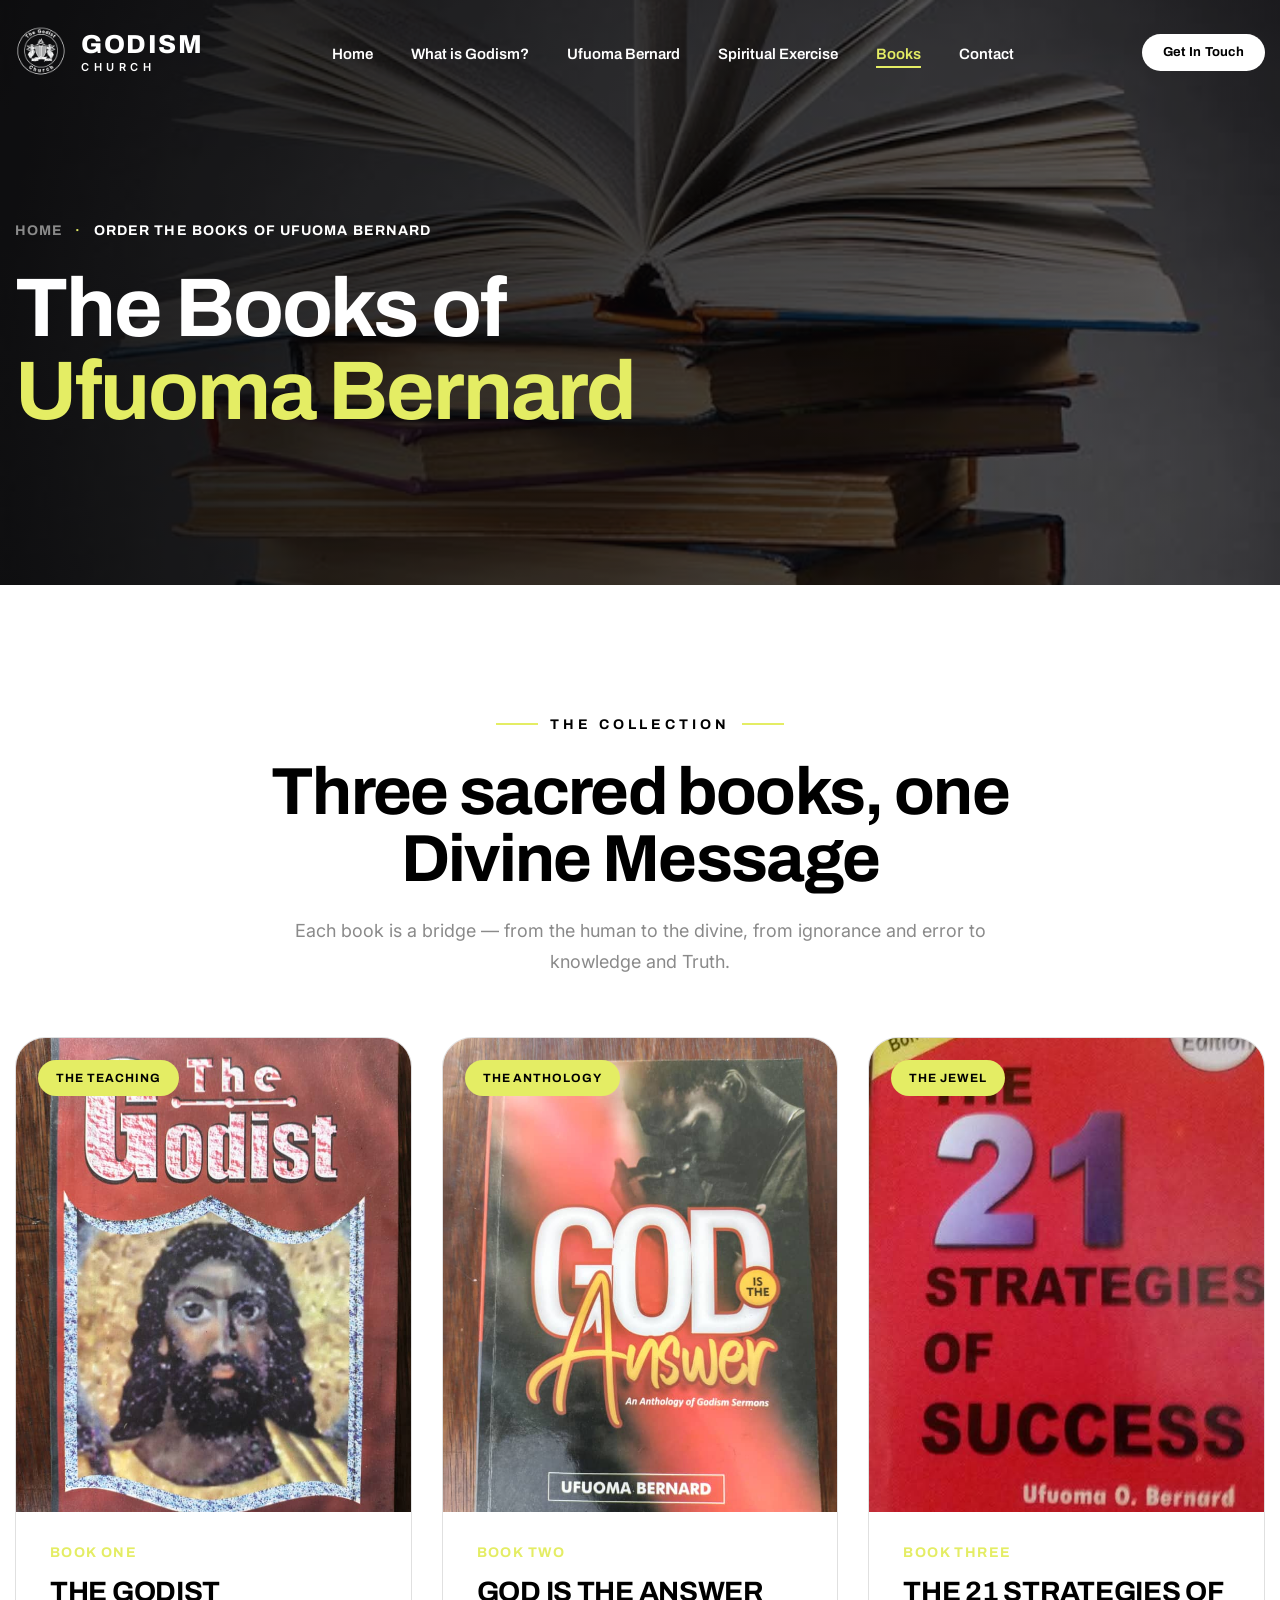
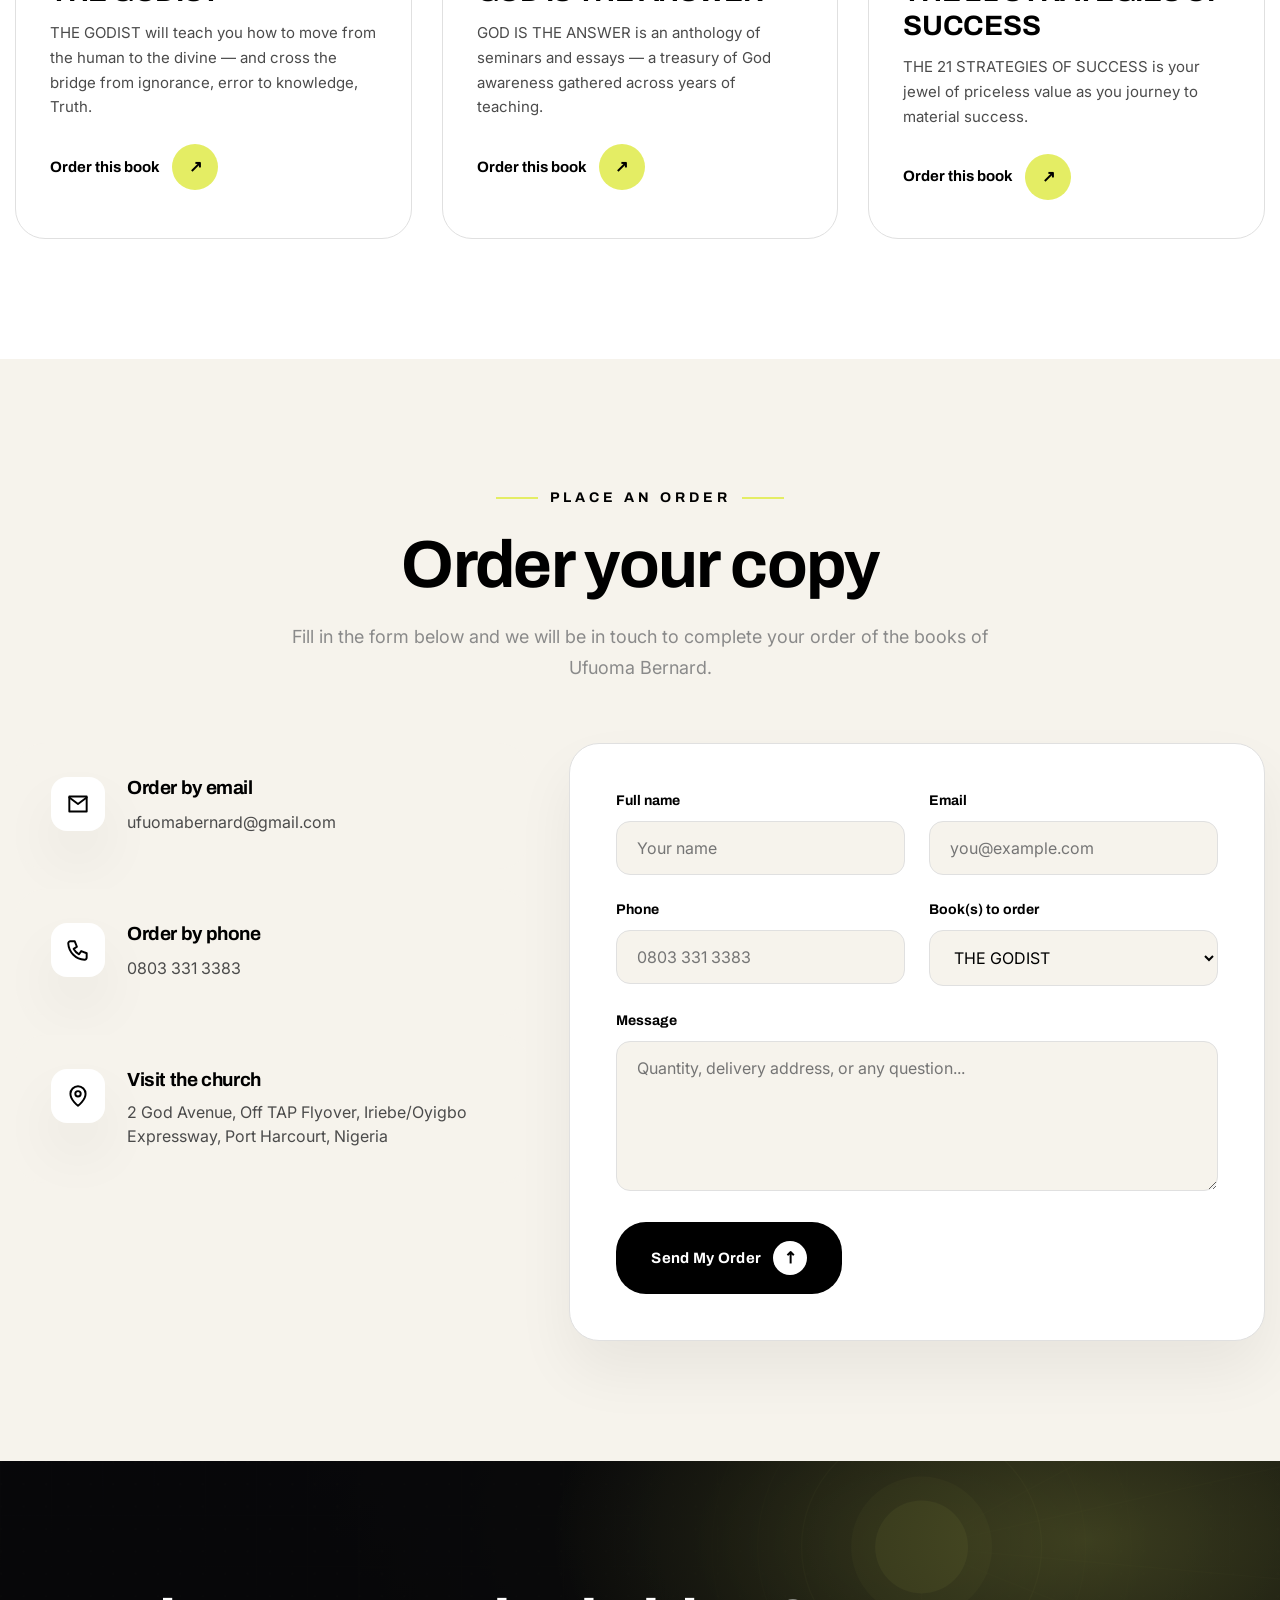
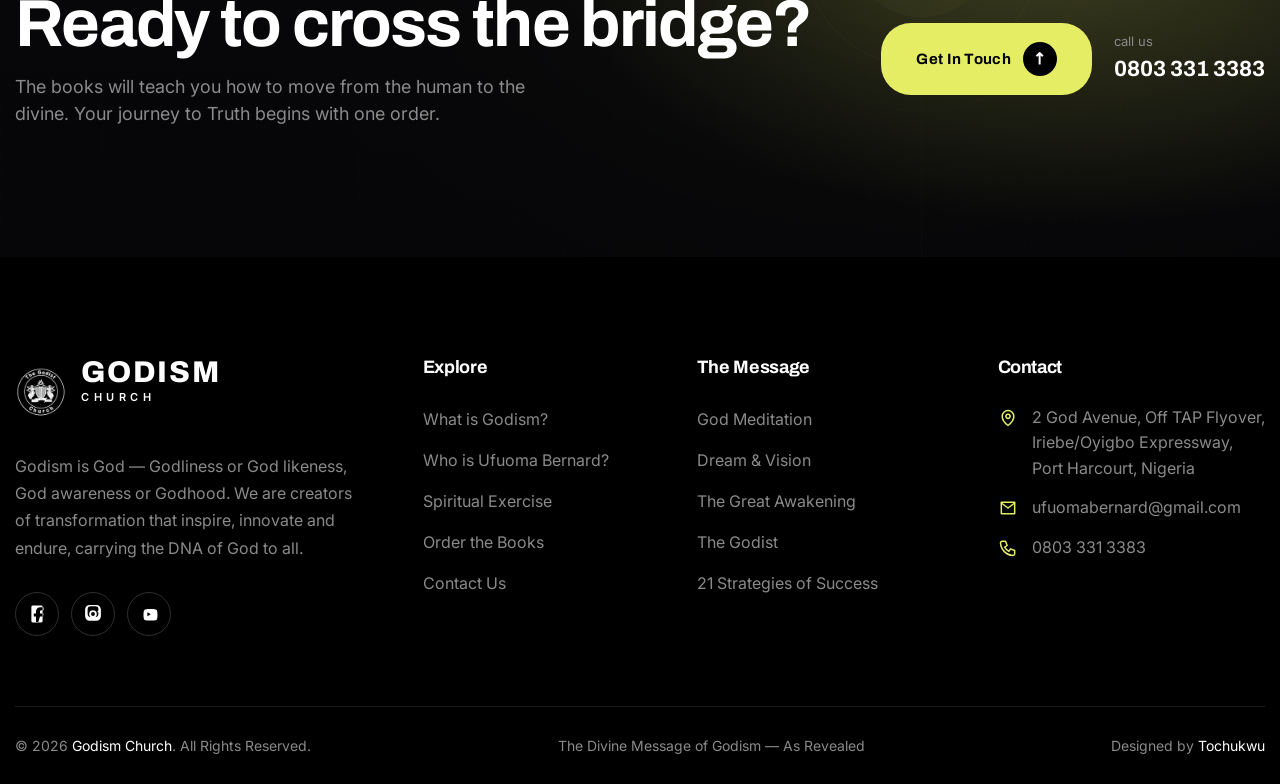
==== books.html @ 7667e15f "Build Godism Church website" ====
<!DOCTYPE html>
<html lang="en">
<head>
  <meta charset="UTF-8">
  <meta name="viewport" content="width=device-width, initial-scale=1.0">
  <title>Books of Ufuoma Bernard | Order the Sacred Books</title>
  <meta name="description" content="Order the books of Ufuoma Bernard: THE GODIST, GOD IS THE ANSWER, and THE 21 STRATEGIES OF SUCCESS — the sacred books of the Divine Message of Godism.">
  <meta name="robots" content="index, follow">
  <link rel="canonical" href="https://godism.website/books.html">

  <!-- Open Graph -->
  <meta property="og:type" content="website">
  <meta property="og:site_name" content="Godism Church">
  <meta property="og:title" content="Books of Ufuoma Bernard | Order the Sacred Books">
  <meta property="og:description" content="Order the books of Ufuoma Bernard: THE GODIST, GOD IS THE ANSWER, and THE 21 STRATEGIES OF SUCCESS — the sacred books of the Divine Message of Godism.">
  <meta property="og:url" content="https://godism.website/books.html">
  <meta property="og:image" content="https://godism.website/assets/img/books/the-godist.jpg">
  <meta property="og:locale" content="en_US">

  <!-- Twitter Card -->
  <meta name="twitter:card" content="summary">
  <meta name="twitter:title" content="Books of Ufuoma Bernard | Order the Sacred Books">
  <meta name="twitter:description" content="Order the books of Ufuoma Bernard: THE GODIST, GOD IS THE ANSWER, and THE 21 STRATEGIES OF SUCCESS.">
  <meta name="twitter:image" content="https://godism.website/assets/img/books/the-godist.jpg">

  <meta name="theme-color" content="#0e0e10">
  <link rel="icon" type="image/png" href="assets/img/logo.png">

  <script type="application/ld+json">
  {
    "@context": "https://schema.org",
    "@graph": [
      {
        "@type": "Church",
        "@id": "https://godism.website/#church",
        "name": "Godism Church",
        "alternateName": "The Godist Church",
        "description": "The Divine Message of GODISM As Revealed. Godism is God — Godliness or God likeness, God awareness or Godhood.",
        "url": "https://godism.website/",
        "logo": "https://godism.website/assets/img/logo.png",
        "image": "https://godism.website/hero.png",
        "founder": {
          "@type": "Person",
          "name": "Ufuoma Bernard"
        },
        "address": {
          "@type": "PostalAddress",
          "streetAddress": "2 God Avenue, Off TAP Flyover, Iriebe/Oyigbo Expressway",
          "addressLocality": "Port Harcourt",
          "addressRegion": "Rivers State",
          "addressCountry": "NG"
        },
        "telephone": "+2348033313383",
        "email": "ufuomabernard@gmail.com",
        "sameAs": [
          "https://www.youtube.com/@ufuomabernard2267"
        ]
      },
      {
        "@type": "ItemList",
        "name": "Books of Ufuoma Bernard",
        "itemListElement": [
          {
            "@type": "Book",
            "position": 1,
            "name": "THE GODIST",
            "author": { "@type": "Person", "name": "Ufuoma Bernard" },
            "about": "How to move from the human to the divine — crossing the bridge from ignorance and error to knowledge and Truth."
          },
          {
            "@type": "Book",
            "position": 2,
            "name": "GOD IS THE ANSWER",
            "author": { "@type": "Person", "name": "Ufuoma Bernard" },
            "about": "An anthology of seminars and essays that opens the door to God awareness in every area of life."
          },
          {
            "@type": "Book",
            "position": 3,
            "name": "THE 21 STRATEGIES OF SUCCESS",
            "author": { "@type": "Person", "name": "Ufuoma Bernard" },
            "about": "Your jewel of priceless value as you journey to material success with Dream and Vision."
          }
        ]
      },
      {
        "@type": "BreadcrumbList",
        "itemListElement": [
          { "@type": "ListItem", "position": 1, "name": "Home", "item": "https://godism.website/" },
          { "@type": "ListItem", "position": 2, "name": "Books", "item": "https://godism.website/books.html" }
        ]
      }
    ]
  }
  </script>
  <link rel="preconnect" href="https://fonts.googleapis.com">
  <link rel="preconnect" href="https://fonts.gstatic.com" crossorigin>
  <link href="https://fonts.googleapis.com/css2?family=Archivo:wght@500;600;700;800;900&family=Inter:wght@400;500;600;700&display=swap" rel="stylesheet">
  <link href="https://api.fontshare.com/v2/css?f[]=switzer@300,400,500,600,700&f[]=involve@500,600,700&display=swap" rel="stylesheet">
  <link rel="stylesheet" href="assets/css/style.css">
</head>
<body>

  <!-- ======= Header ======= -->
  <header class="site-header">
    <div class="container header-inner">
      <a href="index.html" class="brand">
        <img class="brand-img" src="assets/img/logo.png" alt="Godism Church emblem">
        <span class="brand-text">
          <span class="brand-name">GOD<span>ISM</span></span>
          <span class="brand-tagline">Church</span>
        </span>
      </a>

      <nav class="main-nav" aria-label="Primary">
        <ul>
          <li><a href="index.html">Home</a></li>
          <li><a href="what-is-godism.html">What is Godism?</a></li>
          <li><a href="ufuoma-bernard.html">Ufuoma Bernard</a></li>
          <li><a href="spiritual-exercise.html">Spiritual Exercise</a></li>
          <li><a class="is-active" href="books.html">Books</a></li>
          <li><a href="contact.html">Contact</a></li>
        </ul>
      </nav>

      <div class="header-actions">
        <a class="btn btn--primary" href="contact.html">get in touch</a>
        <button class="nav-toggle" aria-label="Open menu" aria-expanded="false">
          <span></span><span></span><span></span>
        </button>
      </div>
    </div>
  </header>

  <!-- Mobile nav -->
  <div class="mobile-nav" aria-hidden="true">
    <ul>
      <li><a href="index.html">Home</a></li>
      <li><a href="what-is-godism.html">What is Godism?</a></li>
      <li><a href="ufuoma-bernard.html">Ufuoma Bernard</a></li>
      <li><a href="spiritual-exercise.html">Spiritual Exercise</a></li>
      <li><a class="is-active" href="books.html">Books</a></li>
      <li><a href="contact.html">Contact</a></li>
    </ul>
    <a class="btn btn--primary mobile-nav-cta" href="contact.html">get in touch</a>
  </div>

  <main>
    <!-- ======= Page hero ======= -->
    <section class="page-hero">
      <div class="page-hero-bg" style="background-image:url('books.jpg')"></div>
      <div class="container">
        <div class="breadcrumb">
          <a href="index.html">Home</a>
          <span class="sep">&#183;</span>
          <span class="current">Order the Books of Ufuoma Bernard</span>
        </div>
        <h1>The Books of<br><em class="acc">Ufuoma Bernard</em></h1>
      </div>
    </section>

    <!-- ======= Books ======= -->
    <section class="section">
      <div class="container">
        <div class="section-head section-head--center reveal">
          <span class="section-eyebrow">The collection</span>
          <h2 class="section-title">Three sacred books, one Divine Message</h2>
          <p class="lead">Each book is a bridge — from the human to the divine, from ignorance and error to knowledge and Truth.</p>
        </div>

        <div class="books-grid">
          <article class="book-card reveal">
            <div class="book-cover">
              <span class="book-status">The Teaching</span>
              <img src="assets/img/books/the-godist.jpg" alt="THE GODIST by Ufuoma Bernard">
            </div>
            <div class="book-body">
              <span class="book-price">Book One</span>
              <h4>THE GODIST</h4>
              <p>THE GODIST will teach you how to move from the human to the divine — and cross the bridge from ignorance, error to knowledge, Truth.</p>
              <a class="link-arrow" href="contact.html">Order this book <span class="icon-arrow">&#8599;</span></a>
            </div>
          </article>

          <article class="book-card reveal reveal-delay-1">
            <div class="book-cover">
              <span class="book-status">The Anthology</span>
              <img src="assets/img/books/god-is-the-answer.jpg" alt="GOD IS THE ANSWER by Ufuoma Bernard">
            </div>
            <div class="book-body">
              <span class="book-price">Book Two</span>
              <h4>GOD IS THE ANSWER</h4>
              <p>GOD IS THE ANSWER is an anthology of seminars and essays — a treasury of God awareness gathered across years of teaching.</p>
              <a class="link-arrow" href="contact.html">Order this book <span class="icon-arrow">&#8599;</span></a>
            </div>
          </article>

          <article class="book-card reveal reveal-delay-2">
            <div class="book-cover">
              <span class="book-status">The Jewel</span>
              <img src="assets/img/books/21-strategies.jpg" alt="THE 21 STRATEGIES OF SUCCESS by Ufuoma Bernard">
            </div>
            <div class="book-body">
              <span class="book-price">Book Three</span>
              <h4>THE 21 STRATEGIES OF SUCCESS</h4>
              <p>THE 21 STRATEGIES OF SUCCESS is your jewel of priceless value as you journey to material success.</p>
              <a class="link-arrow" href="contact.html">Order this book <span class="icon-arrow">&#8599;</span></a>
            </div>
          </article>
        </div>
      </div>
    </section>

    <!-- ======= Order form ======= -->
    <section class="section section--light">
      <div class="container">
        <div class="section-head section-head--center reveal">
          <span class="section-eyebrow">Place an order</span>
          <h2 class="section-title">Order your copy</h2>
          <p class="lead">Fill in the form below and we will be in touch to complete your order of the books of Ufuoma Bernard.</p>
        </div>

        <div class="contact-grid">
          <div class="contact-cards reveal">
            <div class="contact-card">
              <div class="cc-icon">
                <svg viewBox="0 0 24 24"><path d="M4 5h16v14H4z"/><path d="M4 6l8 6 8-6"/></svg>
              </div>
              <div>
                <h5>Order by email</h5>
                <a href="mailto:ufuomabernard@gmail.com">ufuomabernard@gmail.com</a>
              </div>
            </div>
            <div class="contact-card">
              <div class="cc-icon">
                <svg viewBox="0 0 24 24"><path d="M5 4h4l2 5-3 2a13 13 0 0 0 5 5l2-3 5 2v4a2 2 0 0 1-2 2A16 16 0 0 1 3 6a2 2 0 0 1 2-2z"/></svg>
              </div>
              <div>
                <h5>Order by phone</h5>
                <a href="tel:+2348033313383">0803 331 3383</a>
              </div>
            </div>
            <div class="contact-card">
              <div class="cc-icon">
                <svg viewBox="0 0 24 24"><path d="M12 21s-7-5.1-7-11a7 7 0 0 1 14 0c0 5.9-7 11-7 11z"/><circle cx="12" cy="10" r="2.5"/></svg>
              </div>
              <div>
                <h5>Visit the church</h5>
                <p>2 God Avenue, Off TAP Flyover, Iriebe/Oyigbo Expressway, Port Harcourt, Nigeria</p>
              </div>
            </div>
          </div>

          <form class="contact-form-wrap js-contact-form reveal reveal-delay-1">
            <div class="form-row">
              <div class="form-group">
                <label for="name">Full name</label>
                <input class="form-control" type="text" id="name" name="name" placeholder="Your name">
              </div>
              <div class="form-group">
                <label for="email">Email</label>
                <input class="form-control" type="email" id="email" name="email" placeholder="you@example.com">
              </div>
            </div>
            <div class="form-row">
              <div class="form-group">
                <label for="phone">Phone</label>
                <input class="form-control" type="tel" id="phone" name="phone" placeholder="0803 331 3383">
              </div>
              <div class="form-group">
                <label for="book">Book(s) to order</label>
                <select class="form-control" id="book" name="book">
                  <option value="THE GODIST">THE GODIST</option>
                  <option value="GOD IS THE ANSWER">GOD IS THE ANSWER</option>
                  <option value="THE 21 STRATEGIES OF SUCCESS">THE 21 STRATEGIES OF SUCCESS</option>
                  <option value="All three books">All three books</option>
                </select>
              </div>
            </div>
            <div class="form-group">
              <label for="message">Message</label>
              <textarea class="form-control" id="message" name="message" placeholder="Quantity, delivery address, or any question..."></textarea>
            </div>
            <button class="btn btn--dark" type="submit">send my order <span class="btn-icon"><i class="icon-arrow">&#8599;</i></span></button>
            <p class="form-note js-form-note" style="display:none">Thank you! Your email app should open with your order details. You can also email us directly at ufuomabernard@gmail.com</p>
          </form>
        </div>
      </div>
    </section>

    <!-- ======= CTA ======= -->
    <section class="cta" style="background-image:url('assets/img/hero-radiance.svg')">
      <div class="container">
        <div class="reveal">
          <h2>Ready to cross the bridge?</h2>
          <p>The books will teach you how to move from the human to the divine. Your journey to Truth begins with one order.</p>
        </div>
        <div class="cta-actions reveal reveal-delay-1">
          <a class="btn btn--primary" href="contact.html">get in touch <span class="btn-icon"><i class="icon-arrow">&#8599;</i></span></a>
          <a class="cta-phone" href="tel:+2348033313383"><small>call us</small>0803 331 3383</a>
        </div>
      </div>
    </section>
  </main>

  <!-- ======= Footer ======= -->
  <footer class="site-footer">
    <div class="container">
      <div class="footer-grid">
        <div class="footer-brand">
          <a href="index.html" class="brand">
            <img class="brand-img" src="assets/img/logo.png" alt="Godism Church emblem">
            <span class="brand-text">
              <span class="brand-name">GOD<span>ISM</span></span>
              <span class="brand-tagline">Church</span>
            </span>
          </a>
          <p class="footer-about">Godism is God — Godliness or God likeness, God awareness or Godhood. We are creators of transformation that inspire, innovate and endure, carrying the DNA of God to all.</p>
          <div class="footer-social">
            <a href="https://facebook.com" aria-label="Facebook" target="_blank" rel="noopener"><svg viewBox="0 0 320 512"><path d="M279 14H40a40 40 0 0 0-40 40v404a40 40 0 0 0 40 40h239a40 40 0 0 0 40-40V54a40 40 0 0 0-40-40zM189 512h-58V330h-63v-86h63v-39c0-87 41-140 129-140h86v86h-54c-40 0-47 18-47 51v42h100l-13 86h-87z"/></svg></a>
            <a href="https://instagram.com" aria-label="Instagram" target="_blank" rel="noopener"><svg viewBox="0 0 448 512"><path d="M224 202a54 54 0 1 0 0 108 54 54 0 0 0 0-108zm0 162a108 108 0 1 1 0-216 108 108 0 0 1 0 216zm178-176a26 26 0 1 1-52 0 26 26 0 0 1 52 0zM448 320c0 70-57 128-128 128H128C58 448 0 390 0 320V128C0 58 58 0 128 0h192c71 0 128 58 128 128v192zM371 79c-7-16-21-29-37-35-15-6-52-8-109-8s-94 2-109 8c-16 6-30 19-37 35-6 15-8 51-8 109s2 94 8 109c7 16 21 29 37 35 15 6 52 8 109 8s94-2 109-8c16-6 30-19 37-35 6-15 8-51 8-109s-2-94-8-109z"/></svg></a>
            <a href="https://youtube.com" aria-label="YouTube" target="_blank" rel="noopener"><svg viewBox="0 0 576 512"><path d="M549 156c-6-23-24-40-47-46-41-11-166-11-166-11s-125 0-166 11c-23 6-41 23-47 46-11 41-11 127-11 127s0 86 11 127c6 23 24 40 47 46 41 11 166 11 166 11s125 0 166-11c23-6 41-23 47-46 11-41 11-127 11-127s0-86-11-127zM235 326V202l112 62-112 62z"/></svg></a>
          </div>
        </div>

        <div class="footer-col">
          <h5>Explore</h5>
          <ul>
            <li><a href="what-is-godism.html">What is Godism?</a></li>
            <li><a href="ufuoma-bernard.html">Who is Ufuoma Bernard?</a></li>
            <li><a href="spiritual-exercise.html">Spiritual Exercise</a></li>
            <li><a href="books.html">Order the Books</a></li>
            <li><a href="contact.html">Contact Us</a></li>
          </ul>
        </div>

        <div class="footer-col">
          <h5>The Message</h5>
          <ul>
            <li><a href="spiritual-exercise.html">God Meditation</a></li>
            <li><a href="spiritual-exercise.html">Dream &amp; Vision</a></li>
            <li><a href="ufuoma-bernard.html">The Great Awakening</a></li>
            <li><a href="books.html">The Godist</a></li>
            <li><a href="books.html">21 Strategies of Success</a></li>
          </ul>
        </div>

        <div class="footer-col">
          <h5>Contact</h5>
          <ul class="footer-contact">
            <li>
              <svg viewBox="0 0 24 24"><path d="M12 21s-7-5.1-7-11a7 7 0 0 1 14 0c0 5.9-7 11-7 11z"/><circle cx="12" cy="10" r="2.5"/></svg>
              <span>2 God Avenue, Off TAP Flyover, Iriebe/Oyigbo Expressway, Port Harcourt, Nigeria</span>
            </li>
            <li>
              <svg viewBox="0 0 24 24"><path d="M4 5h16v14H4z"/><path d="M4 6l8 6 8-6"/></svg>
              <a href="mailto:ufuomabernard@gmail.com">ufuomabernard@gmail.com</a>
            </li>
            <li>
              <svg viewBox="0 0 24 24"><path d="M5 4h4l2 5-3 2a13 13 0 0 0 5 5l2-3 5 2v4a2 2 0 0 1-2 2A16 16 0 0 1 3 6a2 2 0 0 1 2-2z"/></svg>
              <a href="tel:+2348033313383">0803 331 3383</a>
            </li>
          </ul>
        </div>
      </div>

      <div class="footer-bottom">
        <span>&copy; <span class="js-year"></span> <a href="index.html">Godism Church</a>. All Rights Reserved.</span>
        <span>The Divine Message of Godism — As Revealed</span>
        <span>Designed by <a href="https://mesigo.site" target="_blank" rel="noopener">Tochukwu</a></span>
      </div>
    </div>
  </footer>

  <script src="assets/js/script.js"></script>
  <script>
    document.querySelectorAll(".js-year").forEach(function (el) { el.textContent = new Date().getFullYear(); });
  </script>
</body>
</html>
---- assets/css/style.css ----
/* ============================================================
   GODISM CHURCH — Style
   Design system modelled on the Spaciaz theme (gosgroupinc.com)
   ============================================================ */

/* ---------- Design tokens ---------- */
:root {
  --primary: #E4ED64;
  --primary-hover: #CDD55A;
  --text: #4B4B4B;
  --text-light: #8A8A8A;
  --border: #E0E0E0;
  --accent: #000000;
  --background: #FFFFFF;
  --background-light: #F6F3EC;
  --white: #ffffff;
  --dark: #000000;
  --dark-2: #0e0e10;
  --container: 1320px;
  --gutter: 30px;
  --radius: 30px;
  --font-heading: "Involve", "Archivo", "Arial Narrow", sans-serif;
  --font-body: "Switzer", "Inter", system-ui, sans-serif;
  --shadow-soft: 0 30px 60px rgba(0, 0, 0, 0.06);
  --transition: 0.3s ease;
}

/* ---------- Reset ---------- */
*,
*::before,
*::after {
  box-sizing: border-box;
}

html {
  -webkit-text-size-adjust: 100%;
  scroll-behavior: smooth;
}

body {
  margin: 0;
  font-family: var(--font-body);
  font-size: 18px;
  line-height: 1.5;
  color: var(--text);
  background-color: var(--background);
  overflow-x: hidden;
  -webkit-font-smoothing: antialiased;
  text-rendering: optimizeLegibility;
}

img {
  max-width: 100%;
  height: auto;
  display: block;
}

a {
  color: var(--accent);
  text-decoration: none;
  transition: color var(--transition);
}

a:hover {
  color: var(--primary);
}

ul,
ol {
  margin: 0;
  padding: 0;
  list-style: none;
}

h1, h2, h3, h4, h5, h6 {
  font-family: var(--font-heading);
  font-weight: 700;
  color: var(--accent);
  margin: 0 0 0.5em;
  line-height: 1.05;
  letter-spacing: -0.02em;
}

h1 { font-size: clamp(56px, 6.5vmax, 92px); line-height: 1; letter-spacing: -0.025em; }
h2 { font-size: clamp(42px, 5.2vmax, 68px); line-height: 1.02; letter-spacing: -0.025em; }
h3 { font-size: clamp(34px, 4.6vmax, 50px); line-height: 1.05; letter-spacing: -0.015em; }
h4 { font-size: clamp(28px, 3.6vmax, 36px); line-height: 1.22; letter-spacing: -0.01em; }
h5 { font-size: 26px; line-height: 1.2; }
h6 { font-size: 20px; line-height: 1.4; }

p {
  margin: 0 0 1.4em;
}

em.acc {
  font-style: normal;
  color: var(--primary);
}

/* ---------- Layout helpers ---------- */
.container {
  max-width: var(--container);
  margin-left: auto;
  margin-right: auto;
  padding-left: calc(var(--gutter) / 2);
  padding-right: calc(var(--gutter) / 2);
}

.section {
  padding: 120px 0;
}

.section--light {
  background-color: var(--background-light);
}

.section--dark {
  background-color: var(--dark);
  color: var(--text-light);
}

.section--dark h2,
.section--dark h3,
.section--dark h4 {
  color: var(--white);
}

.section--dark .section-title p {
  color: var(--text-light);
}

/* ---------- Section heading ---------- */
.section-head {
  margin-bottom: 60px;
}

.section-head--center {
  text-align: center;
  max-width: 760px;
  margin-left: auto;
  margin-right: auto;
}

.section-eyebrow {
  display: inline-flex;
  align-items: center;
  gap: 12px;
  font-family: var(--font-heading);
  font-size: 14px;
  font-weight: 700;
  letter-spacing: 0.28em;
  text-transform: uppercase;
  color: var(--accent);
  margin-bottom: 24px;
}

.section-eyebrow::before {
  content: "";
  width: 42px;
  height: 2px;
  background-color: var(--primary);
  display: inline-block;
}

.section-head--center .section-eyebrow::after {
  content: "";
  width: 42px;
  height: 2px;
  background-color: var(--primary);
  display: inline-block;
}

.section--dark .section-eyebrow {
  color: var(--primary);
}

.section-title {
  margin-bottom: 0;
}

.section-title p {
  font-family: var(--font-body);
  font-size: 18px;
  line-height: 1.6;
  color: var(--text);
  margin: 22px 0 0;
}

.section--dark .section-title p {
  color: var(--text-light);
}

.section-head .lead {
  margin-top: 22px;
  font-size: 18px;
  line-height: 1.7;
  color: var(--text-light);
}

/* ---------- Buttons ---------- */
.btn {
  display: inline-flex;
  align-items: center;
  justify-content: center;
  gap: 12px;
  font-family: var(--font-heading);
  font-size: 15px;
  font-weight: 700;
  line-height: 1;
  text-transform: capitalize;
  letter-spacing: 0.02em;
  border-radius: 30px;
  padding: 18px 34px;
  border: 1px solid transparent;
  cursor: pointer;
  transition: all var(--transition);
  white-space: nowrap;
}

.btn--primary {
  background-color: var(--primary);
  color: var(--accent);
}

.btn--primary:hover {
  background-color: var(--accent);
  color: var(--white);
  transform: translateY(-2px);
}

.btn--outline {
  background-color: transparent;
  border-color: rgba(255, 255, 255, 0.4);
  color: var(--white);
}

.btn--outline:hover {
  background-color: var(--primary);
  border-color: var(--primary);
  color: var(--accent);
}

.btn--dark {
  background-color: var(--accent);
  color: var(--white);
}

.btn--dark:hover {
  background-color: var(--primary);
  color: var(--accent);
}

.btn .btn-icon {
  width: 34px;
  height: 34px;
  border-radius: 50%;
  background-color: var(--white);
  color: var(--accent);
  display: inline-flex;
  align-items: center;
  justify-content: center;
  font-size: 14px;
  flex: none;
  transition: all var(--transition);
}

.btn--primary .btn-icon {
  background-color: var(--accent);
  color: var(--white);
}

.btn--primary:hover .btn-icon {
  background-color: var(--white);
  color: var(--accent);
}

.btn--outline .btn-icon {
  background-color: var(--primary);
  color: var(--accent);
}

.btn--outline:hover .btn-icon {
  background-color: var(--white);
}

.icon-arrow {
  display: inline-block;
  transform: rotate(-45deg);
  font-style: normal;
  font-size: 16px;
}

/* Text link with arrow (e.g. "Our Solutions") */
.link-arrow {
  display: inline-flex;
  align-items: center;
  gap: 12px;
  font-family: var(--font-heading);
  font-size: 15px;
  font-weight: 700;
  color: var(--accent);
  position: relative;
  padding-bottom: 4px;
}

.link-arrow::after {
  content: "";
  position: absolute;
  left: 0;
  bottom: 0;
  width: 0;
  height: 2px;
  background-color: var(--primary);
  transition: width 0.35s ease;
}

.link-arrow:hover {
  color: var(--accent);
}

.link-arrow:hover::after {
  width: 100%;
}

.link-arrow .icon-arrow {
  width: 46px;
  height: 46px;
  border-radius: 50%;
  background-color: var(--primary);
  display: inline-flex;
  align-items: center;
  justify-content: center;
  transform: none;
  transition: all var(--transition);
}

.link-arrow:hover .icon-arrow {
  background-color: var(--accent);
  color: var(--white);
}

/* ============================================================
   Header
   ============================================================ */
.site-header {
  position: absolute;
  top: 0;
  left: 0;
  width: 100%;
  z-index: 999;
  padding: 26px 0;
  transition: all 0.4s ease;
}

.site-header.is-sticky {
  position: fixed;
  background-color: rgba(10, 10, 12, 0.92);
  -webkit-backdrop-filter: blur(14px);
  backdrop-filter: blur(14px);
  border-bottom: 1px solid rgba(228, 237, 100, 0.18);
  padding: 14px 0;
}

.header-inner {
  display: flex;
  align-items: center;
  justify-content: space-between;
  gap: 30px;
}

.brand {
  display: inline-flex;
  align-items: center;
  gap: 14px;
  flex: none;
}

.brand-img {
  width: 52px;
  height: 52px;
}

.brand-text {
  display: flex;
  flex-direction: column;
  line-height: 1;
}

.brand-name {
  font-family: var(--font-heading);
  font-size: 26px;
  font-weight: 800;
  letter-spacing: 0.06em;
  color: var(--white);
}

.brand-name span {
  color: var(--white);
}

.brand-tagline {
  font-size: 11px;
  font-weight: 600;
  letter-spacing: 0.42em;
  text-transform: uppercase;
  color: var(--white);
  margin-top: 5px;
}

/* Primary nav */
.main-nav ul {
  display: flex;
  align-items: center;
  gap: 38px;
}

.main-nav a {
  font-family: var(--font-heading);
  font-size: 15px;
  font-weight: 600;
  color: var(--white);
  position: relative;
  padding: 6px 0;
}

.main-nav a::after {
  content: "";
  position: absolute;
  left: 0;
  bottom: 0;
  width: 0;
  height: 2px;
  background-color: var(--primary);
  transition: width 0.35s ease;
}

.main-nav a:hover {
  color: var(--primary);
}

.main-nav a:hover::after,
.main-nav a.is-active::after {
  width: 100%;
}

.main-nav a.is-active {
  color: var(--primary);
}

/* Header actions */
.header-actions {
  display: flex;
  align-items: center;
  gap: 22px;
}

.header-actions .btn {
  padding: 11px 20px;
  font-size: 13px;
  background-color: var(--white);
  color: var(--accent);
}

/* Mobile nav toggle */
.nav-toggle {
  display: none;
  flex-direction: column;
  gap: 5px;
  background: none;
  border: 0;
  cursor: pointer;
  padding: 8px;
  z-index: 1002;
}

.nav-toggle span {
  display: block;
  width: 26px;
  height: 2px;
  background-color: var(--white);
  transition: all 0.3s ease;
}

.nav-toggle.is-open span:nth-child(1) { transform: translateY(7px) rotate(45deg); }
.nav-toggle.is-open span:nth-child(2) { opacity: 0; }
.nav-toggle.is-open span:nth-child(3) { transform: translateY(-7px) rotate(-45deg); }

/* Mobile drawer */
.mobile-nav {
  position: fixed;
  inset: 0;
  background-color: rgba(8, 8, 10, 0.98);
  z-index: 1001;
  display: flex;
  flex-direction: column;
  justify-content: center;
  padding: 60px 40px;
  opacity: 0;
  visibility: hidden;
  transition: opacity 0.35s ease, visibility 0.35s ease;
}

.mobile-nav.is-open {
  opacity: 1;
  visibility: visible;
}

.mobile-nav ul {
  display: flex;
  flex-direction: column;
  gap: 6px;
}

.mobile-nav a {
  font-family: var(--font-heading);
  font-size: 34px;
  font-weight: 800;
  color: var(--white);
  padding: 10px 0;
}

.mobile-nav a:hover,
.mobile-nav a.is-active {
  color: var(--primary);
}

.mobile-nav .mobile-nav-cta {
  margin-top: 40px;
}

/* ============================================================
   Hero (home) — exact layout of the Spaciaz reference hero
   ============================================================ */
.hero {
  position: relative;
  display: flex;
  align-items: stretch;
  min-height: 92vh;
  background-color: var(--dark-2);
  color: var(--white);
  overflow: hidden;
}

/* Left media column (background image panel) */
.hero-media {
  width: 44%;
  flex: none;
  position: relative;
  background-size: cover;
  background-position: center;
  min-height: 640px;
  animation: heroMediaIn 1.1s ease both;
  -webkit-mask-image: linear-gradient(to right, #000 0%, #000 calc(100% - 110px), rgba(0, 0, 0, 0) 100%);
  mask-image: linear-gradient(to right, #000 0%, #000 calc(100% - 110px), rgba(0, 0, 0, 0) 100%);
}

.hero-media::after {
  content: "";
  position: absolute;
  inset: 0;
  background:
    linear-gradient(180deg, rgba(11, 11, 13, 0.5) 0%, rgba(11, 11, 13, 0.08) 24%),
    linear-gradient(90deg, rgba(11, 11, 13, 0) 0%, rgba(11, 11, 13, 0.28) 100%);
}

@keyframes heroMediaIn {
  from { transform: translateX(-40px); opacity: 0; }
  to { transform: translateX(0); opacity: 1; }
}

/* Right content column */
.hero-content {
  flex: 1;
  display: flex;
  flex-direction: column;
  justify-content: center;
  position: relative;
  z-index: 2;
  padding: 200px clamp(24px, 5vw, 90px) 90px;
}

.hero-content-inner {
  width: 100%;
  max-width: 880px;
}

.hero-title {
  color: var(--white);
  margin-bottom: 30px;
  max-width: 860px;
}

.hero-title em {
  font-style: normal;
  color: var(--primary);
}

.hero-text {
  font-size: 19px;
  line-height: 1.7;
  color: rgba(255, 255, 255, 0.78);
  max-width: 660px;
  margin-bottom: 44px;
}

/* Meta row: counter + label + watch (reference layout) */
.hero-meta {
  display: flex;
  align-items: center;
  gap: 26px;
  margin-top: 30px;
  flex-wrap: wrap;
}

.hero-meta-item {
  display: flex;
  align-items: center;
  gap: 18px;
}

.hero-counter {
  font-family: var(--font-heading);
  font-size: 54px;
  font-weight: 800;
  color: var(--white);
  line-height: 1;
  display: flex;
  align-items: baseline;
}

.hero-counter .suffix {
  color: var(--primary);
  font-size: 38px;
  margin-left: 4px;
}

.hero-dot {
  width: 13px;
  height: 13px;
  border-radius: 50%;
  background-color: var(--primary);
  display: inline-block;
  flex: none;
}

.hero-meta-label {
  font-family: var(--font-heading);
  font-size: 20px;
  font-weight: 700;
  color: var(--white);
  line-height: 1.3;
}

.hero-meta-divider {
  width: 1px;
  height: 58px;
  background-color: rgba(255, 255, 255, 0.2);
  flex: none;
}

/* Watch video popup button */
.btn-play {
  display: inline-flex;
  flex-direction: column;
  align-items: center;
  gap: 13px;
  color: var(--white);
  font-family: var(--font-heading);
  font-size: 14px;
  font-weight: 700;
  letter-spacing: 0.16em;
  text-transform: uppercase;
}

.btn-play-icon {
  width: 92px;
  height: 92px;
  border-radius: 50%;
  background-color: rgba(255, 255, 255, 0.12);
  border: 1px solid rgba(255, 255, 255, 0.4);
  display: flex;
  align-items: center;
  justify-content: center;
  position: relative;
  transition: all var(--transition);
}

.btn-play-icon::after {
  content: "";
  position: absolute;
  inset: -14px;
  border-radius: 50%;
  border: 1px solid rgba(228, 237, 100, 0.4);
  animation: pulse 2.4s ease-out infinite;
}

.btn-play-icon svg {
  width: 24px;
  height: 24px;
  fill: var(--white);
  margin-left: 4px;
}

.btn-play:hover {
  color: var(--primary);
}

.btn-play:hover .btn-play-icon {
  background-color: var(--primary);
  border-color: var(--primary);
}

.btn-play:hover .btn-play-icon svg {
  fill: var(--accent);
}

/* ============================================================
   Marquee
   ============================================================ */
.marquee {
  overflow: hidden;
  padding: 34px 0;
  background-color: var(--white);
  border-bottom: 1px solid var(--border);
}

.marquee--dark {
  background-color: var(--dark);
  border-bottom: 0;
}

.marquee-track {
  display: flex;
  width: max-content;
  animation: marquee 30s linear infinite;
}

.marquee-track:hover {
  animation-play-state: paused;
}

.marquee-item {
  display: inline-flex;
  align-items: center;
  font-family: var(--font-heading);
  font-size: clamp(30px, 3.4vmax, 46px);
  font-weight: 800;
  text-transform: uppercase;
  letter-spacing: 0.01em;
  color: var(--accent);
  white-space: nowrap;
}

.marquee--dark .marquee-item {
  color: var(--white);
}

.marquee-item .dot {
  color: var(--primary);
  margin: 0 26px;
  font-size: 0.7em;
  transform: translateY(-4px);
}

@keyframes marquee {
  from { transform: translateX(0); }
  to { transform: translateX(-50%); }
}

/* ============================================================
   Numbered cards (01 / 02 / 03)
   ============================================================ */
.cards-3 {
  display: grid;
  grid-template-columns: repeat(3, 1fr);
  gap: 30px;
}

.num-card {
  background-color: var(--background-light);
  border-radius: var(--radius);
  padding: 46px 42px 42px;
  position: relative;
  overflow: hidden;
  transition: transform var(--transition), background-color var(--transition), color var(--transition);
}

.num-card:hover {
  transform: translateY(-8px);
}

.num-card--dark {
  background-color: var(--dark-2);
  color: var(--text-light);
}

.num-card--dark h4 {
  color: var(--white);
}

.num-card--img {
  padding: 0;
  background-color: var(--dark-2);
}

.num-card-img {
  position: absolute;
  inset: 0;
  background-size: cover;
  background-position: center;
  opacity: 0.65;
  transition: opacity 0.4s ease, transform 0.6s ease;
}

.num-card--img:hover .num-card-img {
  opacity: 0.5;
  transform: scale(1.05);
}

.num-card--img .num-card-body {
  position: relative;
  z-index: 2;
  min-height: 480px;
  display: flex;
  flex-direction: column;
  justify-content: flex-end;
  padding: 46px 42px 42px;
  background: linear-gradient(180deg, rgba(0, 0, 0, 0) 30%, rgba(0, 0, 0, 0.85));
}

.num-card--img h4 {
  color: var(--white);
}

.num-card--img p {
  color: rgba(255, 255, 255, 0.75);
}

.num-card--img .link-arrow {
  color: var(--white);
}

.num-card--img .link-arrow:hover {
  color: var(--white);
}

.num-card-number {
  font-family: var(--font-heading);
  font-size: 64px;
  font-weight: 800;
  color: var(--primary);
  line-height: 1;
  margin-bottom: 34px;
  display: inline-block;
}

.num-card h4 {
  margin-bottom: 18px;
}

.num-card p {
  font-size: 16px;
  line-height: 1.65;
  margin-bottom: 30px;
}

/* ============================================================
   Pillars strip (teachings)
   ============================================================ */
.pillars {
  display: grid;
  grid-template-columns: repeat(6, 1fr);
  gap: 0;
  border-top: 1px solid var(--border);
  border-left: 1px solid var(--border);
}

.pillar {
  padding: 38px 28px;
  border-right: 1px solid var(--border);
  border-bottom: 1px solid var(--border);
  transition: background-color var(--transition);
  animation: pillar-progress-bg 15s ease-in-out infinite;
}

.path-section {
  background-size: cover;
  background-position: center;
  background-repeat: no-repeat;
}

.pillar:hover {
  background-color: var(--primary);
  animation: none;
}

.pillar .pillar-num {
  font-family: var(--font-heading);
  font-size: 15px;
  font-weight: 700;
  color: var(--text-light);
  margin-bottom: 18px;
  animation: pillar-progress-num 15s ease-in-out infinite;
}

.pillar:hover .pillar-num {
  color: var(--accent);
  animation: none;
}

.pillar h5 {
  font-size: 19px;
  margin-bottom: 0;
  line-height: 1.3;
  animation: pillar-progress-h5 15s ease-in-out infinite;
}

.pillar:hover h5 {
  color: var(--accent);
  animation: none;
}

.pillar:nth-child(1),
.pillar:nth-child(1) .pillar-num,
.pillar:nth-child(1) h5 {
  animation-delay: -12.5s;
}

.pillar:nth-child(2),
.pillar:nth-child(2) .pillar-num,
.pillar:nth-child(2) h5 {
  animation-delay: -10s;
}

.pillar:nth-child(3),
.pillar:nth-child(3) .pillar-num,
.pillar:nth-child(3) h5 {
  animation-delay: -7.5s;
}

.pillar:nth-child(4),
.pillar:nth-child(4) .pillar-num,
.pillar:nth-child(4) h5 {
  animation-delay: -5s;
}

.pillar:nth-child(5),
.pillar:nth-child(5) .pillar-num,
.pillar:nth-child(5) h5 {
  animation-delay: -2.5s;
}

@keyframes pillar-progress-bg {
  0%,
  10% {
    background-color: transparent;
  }
  12%,
  20% {
    background-color: var(--primary);
  }
  22%,
  100% {
    background-color: transparent;
  }
}

@keyframes pillar-progress-num {
  0%,
  10% {
    color: var(--text-light);
  }
  12%,
  20% {
    color: var(--accent);
  }
  22%,
  100% {
    color: var(--text-light);
  }
}

@keyframes pillar-progress-h5 {
  0%,
  10% {
    color: var(--text);
  }
  12%,
  20% {
    color: var(--accent);
  }
  22%,
  100% {
    color: var(--text);
  }
}

/* ============================================================
   Stats section
   ============================================================ */
.stats-section {
  position: relative;
  background-color: var(--dark-2);
  background-size: cover;
  background-position: center;
  padding: 130px 0;
}

.stats-section::before {
  content: "";
  position: absolute;
  inset: 0;
  background: rgba(6, 6, 8, 0.82);
}

.stats-section .container {
  position: relative;
  z-index: 2;
}

.stats-section .section-eyebrow {
  color: var(--primary);
}

.stats-section .section-eyebrow::before,
.stats-section .section-eyebrow::after {
  background-color: var(--primary);
}

.stats-section .section-title {
  color: var(--white);
}

.stats-section .lead {
  color: var(--text-light);
}

.stats-grid {
  display: grid;
  grid-template-columns: repeat(4, 1fr);
  gap: 40px;
  margin-top: 70px;
}

.stats-grid--3 {
  grid-template-columns: repeat(3, minmax(0, 1fr));
}

.stat-item {
  text-align: center;
  padding: 0 20px;
}

.stat-item + .stat-item {
  border-left: 1px solid rgba(255, 255, 255, 0.14);
}

.stat-item .stat-num {
  font-family: var(--font-heading);
  font-size: clamp(52px, 6vmax, 84px);
  font-weight: 800;
  color: var(--white);
  line-height: 1;
}

.stat-item .stat-num span {
  color: var(--primary);
}

.stat-item .stat-label {
  margin-top: 18px;
  font-size: 16px;
  color: var(--text-light);
}

/* ============================================================
   Feature grid (The Pillars of Godism)
   ============================================================ */
.feature-grid {
  display: grid;
  grid-template-columns: repeat(3, 1fr);
  gap: 30px;
}

.feature-card {
  background-color: var(--white);
  border: 1px solid var(--border);
  border-radius: var(--radius);
  padding: 44px 40px;
  transition: all var(--transition);
}

.feature-card:hover {
  border-color: var(--primary);
  box-shadow: var(--shadow-soft);
  transform: translateY(-6px);
}

.section--light .feature-card {
  background-color: var(--white);
}

.feature-icon {
  width: 62px;
  height: 62px;
  border-radius: 18px;
  background-color: var(--primary);
  display: flex;
  align-items: center;
  justify-content: center;
  margin-bottom: 26px;
  transition: background-color var(--transition);
}

.feature-icon svg {
  width: 30px;
  height: 30px;
  stroke: var(--accent);
  stroke-width: 1.8;
  fill: none;
  stroke-linecap: round;
  stroke-linejoin: round;
}

.feature-card h5 {
  margin-bottom: 14px;
}

.feature-card p {
  font-size: 16px;
  line-height: 1.65;
  margin-bottom: 0;
  color: var(--text);
}

/* ============================================================
   Books
   ============================================================ */
.books-grid {
  display: grid;
  grid-template-columns: repeat(3, 1fr);
  gap: 30px;
}

.book-card {
  border-radius: var(--radius);
  overflow: hidden;
  background-color: var(--white);
  border: 1px solid var(--border);
  transition: all var(--transition);
}

.book-card:hover {
  box-shadow: var(--shadow-soft);
  transform: translateY(-8px);
}

.book-cover {
  position: relative;
  overflow: hidden;
  aspect-ratio: 3 / 3.6;
}

.book-cover img {
  width: 100%;
  height: 100%;
  object-fit: cover;
  transition: transform 0.6s ease;
}

.book-card:hover .book-cover img {
  transform: scale(1.05);
}

.book-cover .book-status {
  position: absolute;
  top: 22px;
  left: 22px;
  background-color: var(--primary);
  color: var(--accent);
  font-family: var(--font-heading);
  font-size: 12px;
  font-weight: 700;
  text-transform: uppercase;
  letter-spacing: 0.08em;
  padding: 9px 18px;
  border-radius: 20px;
}

.book-body {
  padding: 30px 34px 34px;
}

.book-body .book-price {
  font-family: var(--font-heading);
  font-size: 14px;
  font-weight: 700;
  color: var(--primary);
  text-transform: uppercase;
  letter-spacing: 0.1em;
  display: block;
  margin-bottom: 12px;
}

.book-body h4 {
  font-size: 28px;
  margin-bottom: 12px;
}

.book-body p {
  font-size: 15px;
  line-height: 1.65;
  color: var(--text);
  margin-bottom: 24px;
}

/* ============================================================
   Quote / testimonial
   ============================================================ */
.quote-section {
  position: relative;
  background-color: var(--background-light);
  padding: 130px 0;
  text-align: center;
}

.quote-mark {
  width: 84px;
  height: 84px;
  border-radius: 50%;
  background-color: var(--primary);
  color: var(--accent);
  display: inline-flex;
  align-items: center;
  justify-content: center;
  font-family: var(--font-heading);
  font-size: 46px;
  font-weight: 800;
  line-height: 1;
  margin-bottom: 34px;
}

.quote-text {
  font-family: var(--font-heading);
  font-size: clamp(28px, 3.4vmax, 44px);
  font-weight: 700;
  line-height: 1.25;
  color: var(--accent);
  max-width: 900px;
  margin: 0 auto 36px;
  letter-spacing: -0.01em;
}

.quote-text em {
  color: var(--primary);
  font-style: normal;
}

.quote-author {
  font-family: var(--font-heading);
  font-size: 16px;
  font-weight: 700;
  letter-spacing: 0.16em;
  text-transform: uppercase;
  color: var(--text-light);
}

.quote-author small {
  display: block;
  font-family: var(--font-body);
  font-weight: 400;
  letter-spacing: 0;
  text-transform: none;
  color: var(--text-light);
  margin-top: 8px;
  font-size: 15px;
}

/* ============================================================
   CTA
   ============================================================ */
.cta {
  position: relative;
  background-color: var(--dark-2);
  background-size: cover;
  background-position: center;
  color: var(--white);
  padding: 130px 0;
  overflow: hidden;
}

.cta::before {
  content: "";
  position: absolute;
  inset: 0;
  background: radial-gradient(70% 120% at 85% 20%, rgba(228, 237, 100, 0.22), transparent 60%), rgba(6, 6, 8, 0.88);
}

.cta .container {
  position: relative;
  z-index: 2;
  display: flex;
  align-items: center;
  justify-content: space-between;
  gap: 50px;
  flex-wrap: wrap;
}

.cta h2 {
  color: var(--white);
  margin-bottom: 14px;
}

.cta p {
  color: var(--text-light);
  font-size: 18px;
  margin-bottom: 0;
  max-width: 520px;
}

.cta-actions {
  display: flex;
  align-items: center;
  gap: 22px;
  flex-wrap: wrap;
}

.cta-phone {
  font-family: var(--font-heading);
  font-size: 22px;
  font-weight: 700;
  color: var(--white);
}

.cta-phone:hover {
  color: var(--primary);
}

.cta-phone small {
  display: block;
  font-family: var(--font-body);
  font-size: 13px;
  font-weight: 400;
  color: var(--text-light);
  margin-bottom: 2px;
}

/* ============================================================
   Page hero (sub pages)
   ============================================================ */
.page-hero {
  position: relative;
  background-color: var(--dark-2);
  color: var(--white);
  overflow: hidden;
  padding: 220px 0 110px;
}

.page-hero-bg {
  position: absolute;
  inset: 0;
  background-size: cover;
  background-position: center;
  opacity: 0.9;
}

.page-hero-bg::after {
  content: "";
  position: absolute;
  inset: 0;
  background: linear-gradient(90deg, rgba(5, 5, 6, 0.9), rgba(5, 5, 6, 0.55));
}

.page-hero .container {
  position: relative;
  z-index: 2;
}

.page-hero h1 {
  color: var(--white);
  max-width: 900px;
}

.page-hero .breadcrumb {
  display: flex;
  align-items: center;
  gap: 12px;
  font-family: var(--font-heading);
  font-size: 14px;
  font-weight: 700;
  letter-spacing: 0.08em;
  text-transform: uppercase;
  color: var(--text-light);
  margin-bottom: 26px;
}

.page-hero .breadcrumb a {
  color: var(--text-light);
}

.page-hero .breadcrumb a:hover {
  color: var(--primary);
}

.page-hero .breadcrumb .sep {
  color: var(--primary);
}

.page-hero .breadcrumb .current {
  color: var(--white);
}

/* ============================================================
   Generic content blocks (used on sub pages)
   ============================================================ */
.split {
  display: grid;
  grid-template-columns: 1fr 1fr;
  gap: 70px;
  align-items: center;
}

.split--reverse .split-media {
  order: 2;
}

.split-media {
  position: relative;
  border-radius: var(--radius);
  overflow: hidden;
}

.split-media img {
  width: 100%;
  height: 100%;
  min-height: 520px;
  object-fit: cover;
}

.split-media .media-badge {
  position: absolute;
  bottom: 34px;
  left: 34px;
  background-color: var(--primary);
  color: var(--accent);
  border-radius: 20px;
  padding: 18px 26px;
  font-family: var(--font-heading);
  font-size: 15px;
  font-weight: 700;
  box-shadow: var(--shadow-soft);
}

.split-body .section-eyebrow {
  margin-bottom: 20px;
}

.split-body h2 {
  margin-bottom: 26px;
}

.split-body p {
  font-size: 17px;
  line-height: 1.75;
}

.split-body p:last-child {
  margin-bottom: 0;
}

.split-body .link-arrow {
  margin-top: 30px;
}

/* checklist */
.check-list {
  margin-top: 30px;
}

.check-list li {
  display: flex;
  align-items: flex-start;
  gap: 14px;
  padding: 13px 0;
  border-bottom: 1px solid var(--border);
  font-size: 16px;
  color: var(--text);
}

.check-list li:last-child {
  border-bottom: 0;
}

.check-list .check {
  width: 26px;
  height: 26px;
  border-radius: 50%;
  background-color: var(--primary);
  color: var(--accent);
  display: flex;
  align-items: center;
  justify-content: center;
  font-size: 13px;
  font-weight: 800;
  flex: none;
  margin-top: 2px;
}

/* timeline */
.timeline {
  position: relative;
  max-width: 900px;
  margin: 0 auto;
}

.timeline::before {
  content: "";
  position: absolute;
  left: 50%;
  top: 0;
  bottom: 0;
  width: 1px;
  background-color: var(--border);
  transform: translateX(-50%);
}

.timeline-item {
  position: relative;
  display: grid;
  grid-template-columns: 1fr 1fr;
  gap: 60px;
  padding-bottom: 70px;
}

.timeline-item:last-child {
  padding-bottom: 0;
}

.timeline-item:nth-child(odd) .tl-content {
  grid-column: 1;
  text-align: right;
}

.timeline-item:nth-child(even) .tl-content {
  grid-column: 2;
}

.timeline-dot {
  position: absolute;
  left: 50%;
  top: 8px;
  transform: translateX(-50%);
  width: 18px;
  height: 18px;
  border-radius: 50%;
  background-color: var(--primary);
  box-shadow: 0 0 0 8px rgba(228, 237, 100, 0.18);
}

.timeline-item .tl-year {
  font-family: var(--font-heading);
  font-size: 22px;
  font-weight: 800;
  color: var(--primary);
  letter-spacing: 0.02em;
  margin-bottom: 12px;
}

.timeline-item .tl-content h4 {
  margin-bottom: 12px;
}

.timeline-item .tl-content p {
  font-size: 16px;
  line-height: 1.7;
  margin-bottom: 0;
}

/* stage cards (neophyte -> acolyte -> adept) */
.stage-grid {
  display: grid;
  grid-template-columns: repeat(3, 1fr);
  gap: 30px;
  counter-reset: stage;
}

.stage-card {
  position: relative;
  background-color: var(--background-light);
  border-radius: var(--radius);
  padding: 52px 40px;
  transition: all var(--transition);
}

.stage-card:hover {
  background-color: var(--accent);
  transform: translateY(-6px);
}

.stage-card:hover h5,
.stage-card:hover .stage-num,
.stage-card:hover p {
  color: var(--white);
}

.stage-card:hover p {
  color: var(--text-light);
}

.stage-num {
  font-family: var(--font-heading);
  font-size: 60px;
  font-weight: 800;
  color: var(--primary);
  line-height: 1;
  display: inline-block;
  margin-bottom: 30px;
}

.stage-card h5 {
  margin-bottom: 14px;
}

.stage-card p {
  font-size: 16px;
  line-height: 1.65;
  margin-bottom: 0;
}

.stage-arrow {
  position: absolute;
  top: 50%;
  right: -34px;
  transform: translateY(-50%);
  width: 40px;
  height: 40px;
  border-radius: 50%;
  background-color: var(--primary);
  color: var(--accent);
  display: flex;
  align-items: center;
  justify-content: center;
  font-size: 16px;
  z-index: 3;
}

/* ============================================================
   Contact
   ============================================================ */
.contact-grid {
  display: grid;
  grid-template-columns: 0.85fr 1.15fr;
  gap: 40px;
  align-items: start;
}

.contact-cards {
  display: flex;
  flex-direction: column;
  gap: 20px;
}

.contact-card {
  background-color: var(--background-light);
  border-radius: var(--radius);
  padding: 34px 36px;
  display: flex;
  gap: 22px;
  transition: all var(--transition);
}

.contact-card:hover {
  background-color: var(--primary);
}

.contact-card:hover p,
.contact-card:hover a {
  color: var(--accent);
}

.contact-card .cc-icon {
  width: 54px;
  height: 54px;
  border-radius: 16px;
  background-color: var(--white);
  display: flex;
  align-items: center;
  justify-content: center;
  flex: none;
  box-shadow: var(--shadow-soft);
}

.contact-card .cc-icon svg {
  width: 26px;
  height: 26px;
  stroke: var(--accent);
  stroke-width: 1.8;
  fill: none;
  stroke-linecap: round;
  stroke-linejoin: round;
}

.contact-card h5 {
  font-size: 19px;
  margin-bottom: 8px;
}

.contact-card p,
.contact-card a {
  font-size: 16px;
  line-height: 1.55;
  color: var(--text);
  margin-bottom: 0;
}

.contact-card a:hover {
  color: var(--accent);
  text-decoration: underline;
}

/* Service times */
.service-grid {
  display: grid;
  grid-template-columns: repeat(3, 1fr);
  gap: 24px;
}

.service-card {
  background-color: var(--dark-2);
  border-radius: var(--radius);
  padding: 46px 40px;
  transition: transform var(--transition), background-color var(--transition);
}

.service-card:hover {
  transform: translateY(-8px);
  background-color: var(--primary);
}

.service-card .service-day {
  display: inline-block;
  font-size: 13px;
  font-weight: 600;
  letter-spacing: 0.1em;
  text-transform: uppercase;
  color: var(--primary);
  margin-bottom: 20px;
}

.service-card:hover .service-day {
  color: var(--accent);
}

.service-card h4 {
  font-size: 24px;
  color: var(--white);
  margin-bottom: 12px;
}

.service-card:hover h4 {
  color: var(--accent);
}

.service-card .service-time {
  font-family: var(--font-heading);
  font-size: 17px;
  font-weight: 700;
  color: var(--white);
}

.service-card:hover .service-time {
  color: var(--accent);
}

.contact-form-wrap {
  background-color: var(--white);
  border: 1px solid var(--border);
  border-radius: var(--radius);
  padding: 46px;
  box-shadow: var(--shadow-soft);
}

.form-row {
  display: grid;
  grid-template-columns: 1fr 1fr;
  gap: 24px;
}

.form-group {
  margin-bottom: 24px;
}

.form-group label {
  display: block;
  font-family: var(--font-heading);
  font-size: 14px;
  font-weight: 700;
  margin-bottom: 10px;
  color: var(--accent);
}

.form-control {
  width: 100%;
  border: 1px solid var(--border);
  border-radius: 14px;
  background-color: var(--background-light);
  padding: 16px 20px;
  font-family: var(--font-body);
  font-size: 16px;
  color: var(--accent);
  outline: none;
  transition: border-color var(--transition), box-shadow var(--transition);
}

.form-control:focus {
  border-color: var(--primary);
  box-shadow: 0 0 0 4px rgba(228, 237, 100, 0.3);
}

textarea.form-control {
  resize: vertical;
  min-height: 150px;
}

.form-note {
  font-size: 14px;
  color: var(--text-light);
  margin-top: 16px;
}

/* map placeholder */
.map-wrap {
  border-radius: var(--radius);
  overflow: hidden;
  border: 1px solid var(--border);
  background-color: var(--dark-2);
  background-size: cover;
  background-position: center;
  min-height: 420px;
  position: relative;
}

.map-wrap .map-pin {
  position: absolute;
  top: 50%;
  left: 50%;
  transform: translate(-50%, -100%);
  text-align: center;
  color: var(--white);
}

.map-wrap .map-pin .pin-dot {
  width: 64px;
  height: 64px;
  border-radius: 50%;
  background-color: var(--primary);
  color: var(--accent);
  display: flex;
  align-items: center;
  justify-content: center;
  margin: 0 auto 14px;
  font-size: 26px;
  box-shadow: 0 0 0 12px rgba(228, 237, 100, 0.18);
  animation: pulse 2.4s ease-out infinite;
}

.map-wrap .map-pin .pin-label {
  background-color: rgba(0, 0, 0, 0.7);
  padding: 10px 18px;
  border-radius: 12px;
  font-family: var(--font-heading);
  font-size: 14px;
  font-weight: 700;
  display: inline-block;
}

/* ============================================================
   Footer
   ============================================================ */
.site-footer {
  background-color: var(--dark);
  color: var(--text-light);
  padding: 100px 0 0;
}

.footer-grid {
  display: grid;
  grid-template-columns: 1.3fr 0.8fr 0.9fr 1fr;
  gap: 60px;
  padding-bottom: 70px;
}

.footer-brand .brand-name {
  font-size: 30px;
}

.footer-brand .brand-tagline {
  margin-bottom: 26px;
}

.footer-about {
  font-size: 16px;
  line-height: 1.7;
  margin-top: 24px;
  max-width: 340px;
}

.footer-social {
  display: flex;
  gap: 12px;
  margin-top: 30px;
}

.footer-social a {
  width: 44px;
  height: 44px;
  border-radius: 50%;
  border: 1px solid rgba(255, 255, 255, 0.18);
  color: var(--white);
  display: flex;
  align-items: center;
  justify-content: center;
  transition: all var(--transition);
}

.footer-social a:hover {
  background-color: var(--primary);
  border-color: var(--primary);
  color: var(--accent);
}

.footer-social svg {
  width: 18px;
  height: 18px;
  fill: currentColor;
}

.footer-col h5 {
  color: var(--white);
  font-size: 18px;
  margin-bottom: 26px;
}

.footer-col ul li {
  margin-bottom: 14px;
}

.footer-col ul a {
  color: var(--text-light);
  font-size: 16px;
}

.footer-col ul a:hover {
  color: var(--primary);
}

.footer-contact li {
  display: flex;
  gap: 14px;
  align-items: flex-start;
  margin-bottom: 20px;
  font-size: 16px;
  line-height: 1.6;
}

.footer-contact li svg {
  width: 20px;
  height: 20px;
  stroke: var(--primary);
  stroke-width: 1.8;
  fill: none;
  stroke-linecap: round;
  stroke-linejoin: round;
  flex: none;
  margin-top: 3px;
}

.footer-contact a {
  color: var(--text-light);
}

.footer-contact a:hover {
  color: var(--primary);
}

.footer-bottom {
  border-top: 1px solid rgba(255, 255, 255, 0.1);
  padding: 28px 0;
  display: flex;
  align-items: center;
  justify-content: space-between;
  gap: 20px;
  flex-wrap: wrap;
  font-size: 14px;
}

.footer-bottom a {
  color: var(--white);
}

.footer-bottom a:hover {
  color: var(--primary);
}

/* ============================================================
   Reveal animations
   ============================================================ */
.reveal {
  opacity: 0;
  transform: translateY(46px);
  transition: opacity 0.8s ease, transform 0.8s ease;
}

.reveal.is-visible {
  opacity: 1;
  transform: translateY(0);
}

.reveal-delay-1 { transition-delay: 0.12s; }
.reveal-delay-2 { transition-delay: 0.24s; }
.reveal-delay-3 { transition-delay: 0.36s; }

@keyframes spin {
  to { transform: rotate(360deg); }
}

@keyframes breathe {
  0%, 100% { transform: scale(1); }
  50% { transform: scale(1.06); }
}

@keyframes pulse {
  0% { transform: scale(1); opacity: 0.9; }
  100% { transform: scale(1.7); opacity: 0; }
}

/* ============================================================
   Responsive
   ============================================================ */
@media (max-width: 1100px) {
  .main-nav {
    display: none;
  }

  .nav-toggle {
    display: flex;
  }

  .pillars {
    grid-template-columns: repeat(3, 1fr);
  }
}

@media (max-width: 1023px) {
  .section {
    padding: 90px 0;
  }

  .hero {
    flex-direction: column;
    min-height: auto;
  }

  .hero-media {
    width: 100%;
    min-height: 360px;
  }

  .hero-media::after {
    background: linear-gradient(180deg, rgba(11, 11, 13, 0.5) 0%, rgba(11, 11, 13, 0.08) 30%, rgba(11, 11, 13, 0.45) 100%);
  }

  .hero-content {
    padding: 70px clamp(24px, 5vw, 60px) 90px;
  }

  .cards-3 {
    grid-template-columns: 1fr;
  }

  .num-card--img .num-card-body {
    min-height: 380px;
  }

  .feature-grid {
    grid-template-columns: repeat(2, 1fr);
  }

  .books-grid {
    grid-template-columns: repeat(2, 1fr);
  }

  .books-grid .book-card:last-child {
    grid-column: 1 / -1;
    max-width: 420px;
    margin: 0 auto;
  }

  .split {
    grid-template-columns: 1fr;
    gap: 50px;
  }

  .split--reverse .split-media {
    order: 0;
  }

  .contact-grid {
    grid-template-columns: 1fr;
  }

  .stats-grid {
    grid-template-columns: repeat(2, 1fr);
    gap: 50px 20px;
  }

  .stat-item:nth-child(3) {
    border-left: 0;
  }

  .footer-grid {
    grid-template-columns: 1fr 1fr;
    gap: 50px;
  }

  .stage-grid {
    grid-template-columns: 1fr;
  }

  .stage-arrow {
    display: none;
  }

  .timeline::before {
    left: 8px;
  }

  .timeline-item {
    grid-template-columns: 1fr;
    gap: 20px;
    padding-left: 40px;
  }

  .timeline-item:nth-child(odd) .tl-content,
  .timeline-item:nth-child(even) .tl-content {
    grid-column: 1;
    text-align: left;
  }

  .timeline-dot {
    left: 8px;
    transform: translateX(-50%);
  }
}

@media (max-width: 767px) {
  body {
    font-size: 17px;
  }

  .hero {
    padding-top: 0;
  }

  .hero-media {
    min-height: 260px;
  }

  .hero-content {
    padding: 40px 24px 80px;
  }

  .hero-counter {
    font-size: 44px;
  }

  .hero-meta {
    gap: 18px;
  }

  .hero-meta-divider {
    display: none;
  }

  .pillars {
    grid-template-columns: repeat(2, 1fr);
  }

  .feature-grid {
    grid-template-columns: 1fr;
  }

  .books-grid {
    grid-template-columns: 1fr;
  }

  .books-grid .book-card:last-child {
    grid-column: auto;
    max-width: none;
  }

  .service-grid {
    grid-template-columns: 1fr;
  }

  .service-card {
    padding: 36px 28px;
  }

  .stats-grid {
    grid-template-columns: 1fr 1fr;
  }

  .stat-item + .stat-item {
    border-left: 0;
  }

  .footer-grid {
    grid-template-columns: 1fr;
  }

  .form-row {
    grid-template-columns: 1fr;
  }

  .contact-form-wrap {
    padding: 30px 24px;
  }

  .cta {
    text-align: center;
  }

  .cta .container {
    justify-content: center;
  }

  .section {
    padding: 72px 0;
  }

  .section-head {
    margin-bottom: 44px;
  }

  .section-eyebrow {
    font-size: 13px;
  }

  .header-actions .btn {
    display: none;
  }

  .site-header {
    padding: 16px 0;
  }

  .brand-img {
    width: 44px;
    height: 44px;
  }

  .brand-name {
    font-size: 22px;
  }

  .brand-tagline {
    font-size: 9px;
  }

  .mobile-nav {
    padding: 84px 28px;
  }

  .mobile-nav a {
    font-size: 28px;
  }

  .mobile-nav .mobile-nav-cta {
    margin-top: 30px;
  }

  .hero-media {
    -webkit-mask-image: none;
    mask-image: none;
  }

  .hero-title {
    font-size: clamp(40px, 11vw, 54px);
  }

  .hero-text {
    font-size: 17px;
    margin-bottom: 30px;
  }

  .hero-meta {
    gap: 20px;
  }

  .hero-counter {
    font-size: 40px;
  }

  .hero-counter .suffix {
    font-size: 28px;
  }

  .hero-meta-label {
    font-size: 16px;
  }

  .btn-play-icon {
    width: 78px;
    height: 78px;
  }

  .btn-play-icon svg {
    width: 20px;
    height: 20px;
  }

  .btn {
    padding: 16px 26px;
    font-size: 14px;
  }

  .num-card {
    padding: 38px 28px;
  }

  .num-card--img .num-card-body {
    min-height: 320px;
    padding: 38px 28px;
  }

  .pillar {
    padding: 28px 20px;
  }

  .feature-card {
    padding: 36px 26px;
  }

  .book-body {
    padding: 26px 24px 30px;
  }

  .quote-section {
    padding: 80px 0;
  }

  .quote-text {
    font-size: clamp(24px, 8vw, 32px);
  }

  .quote-mark {
    width: 64px;
    height: 64px;
    font-size: 34px;
    margin-bottom: 26px;
  }

  .stats-section {
    padding: 84px 0;
  }

  .stats-grid {
    gap: 36px 16px;
    margin-top: 50px;
  }

  .stat-item {
    padding: 0 10px;
  }

  .stat-item .stat-num {
    font-size: clamp(44px, 13vw, 62px);
  }

  .cta {
    padding: 84px 0;
  }

  .cta-actions {
    justify-content: center;
  }

  .cta-phone {
    font-size: 20px;
  }

  .page-hero {
    padding-top: 150px;
    padding-bottom: 72px;
  }

  .page-hero h1 {
    font-size: clamp(38px, 10vw, 50px);
  }

  .split {
    gap: 40px;
  }

  .split-media img {
    min-height: 300px;
  }

  .map-wrap {
    min-height: 300px;
  }

  .marquee {
    padding: 26px 0;
  }

  .marquee-item {
    font-size: clamp(24px, 8vw, 32px);
  }

  .footer-bottom {
    justify-content: center;
    text-align: center;
  }
}

@media (max-width: 480px) {
  .hero-media {
    min-height: 220px;
  }

  .hero-title {
    font-size: 38px;
  }

  .hero-content {
    padding: 34px 22px 64px;
  }

  .pillars {
    grid-template-columns: 1fr;
  }

  .stats-grid {
    grid-template-columns: 1fr 1fr;
  }

  .stat-item .stat-num {
    font-size: clamp(40px, 12vw, 54px);
  }

  .contact-card {
    padding: 26px 22px;
  }

  .service-card {
    padding: 30px 24px;
  }

  .mobile-nav {
    padding: 70px 24px;
  }

  .mobile-nav a {
    font-size: 24px;
  }

  .mobile-nav .mobile-nav-cta {
    margin-top: 24px;
  }

  .footer-grid {
    gap: 44px;
  }

  .page-hero {
    padding-top: 140px;
  }

  .split {
    gap: 36px;
  }

  .section-head .lead {
    font-size: 16px;
  }
}

@media (max-height: 640px) and (max-width: 767px) {
  .mobile-nav {
    padding-top: 70px;
    padding-bottom: 40px;
    overflow-y: auto;
  }

  .mobile-nav a {
    font-size: 22px;
    padding: 6px 0;
  }

  .mobile-nav .mobile-nav-cta {
    margin-top: 18px;
  }
}
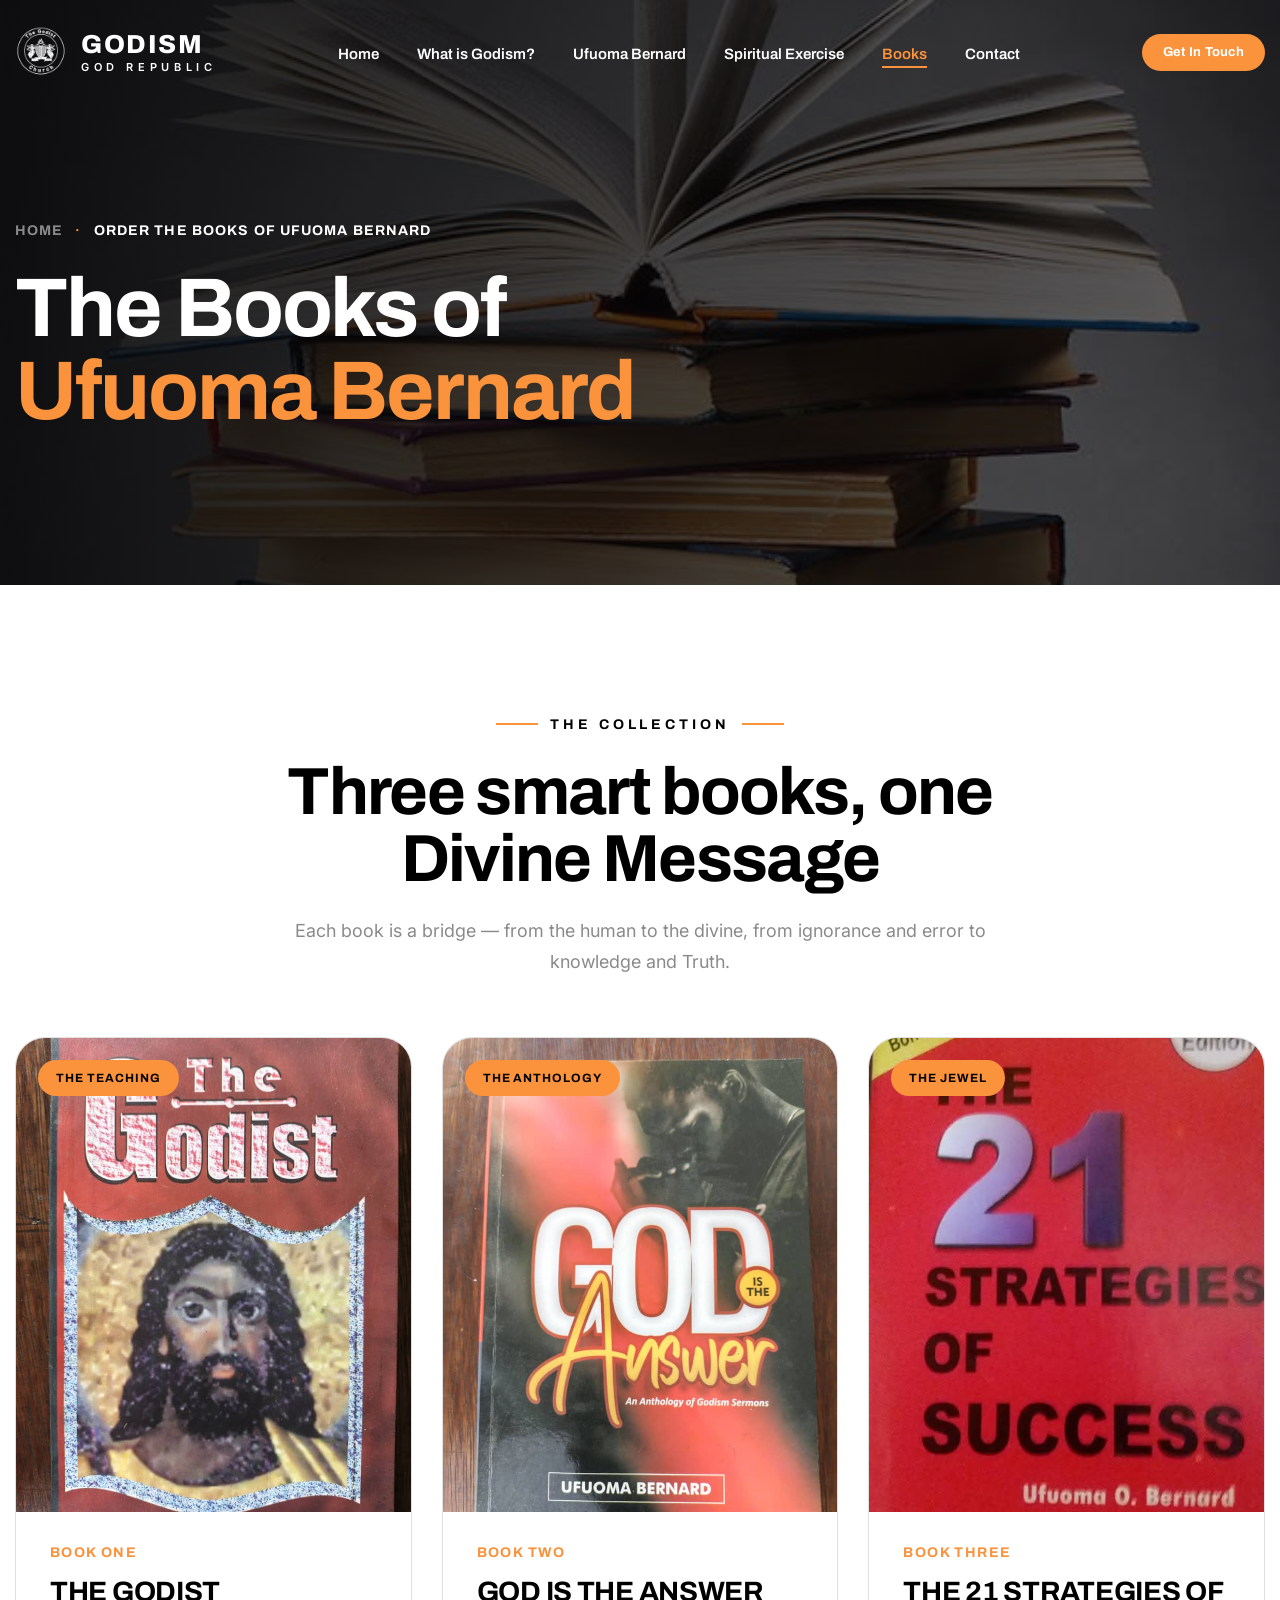
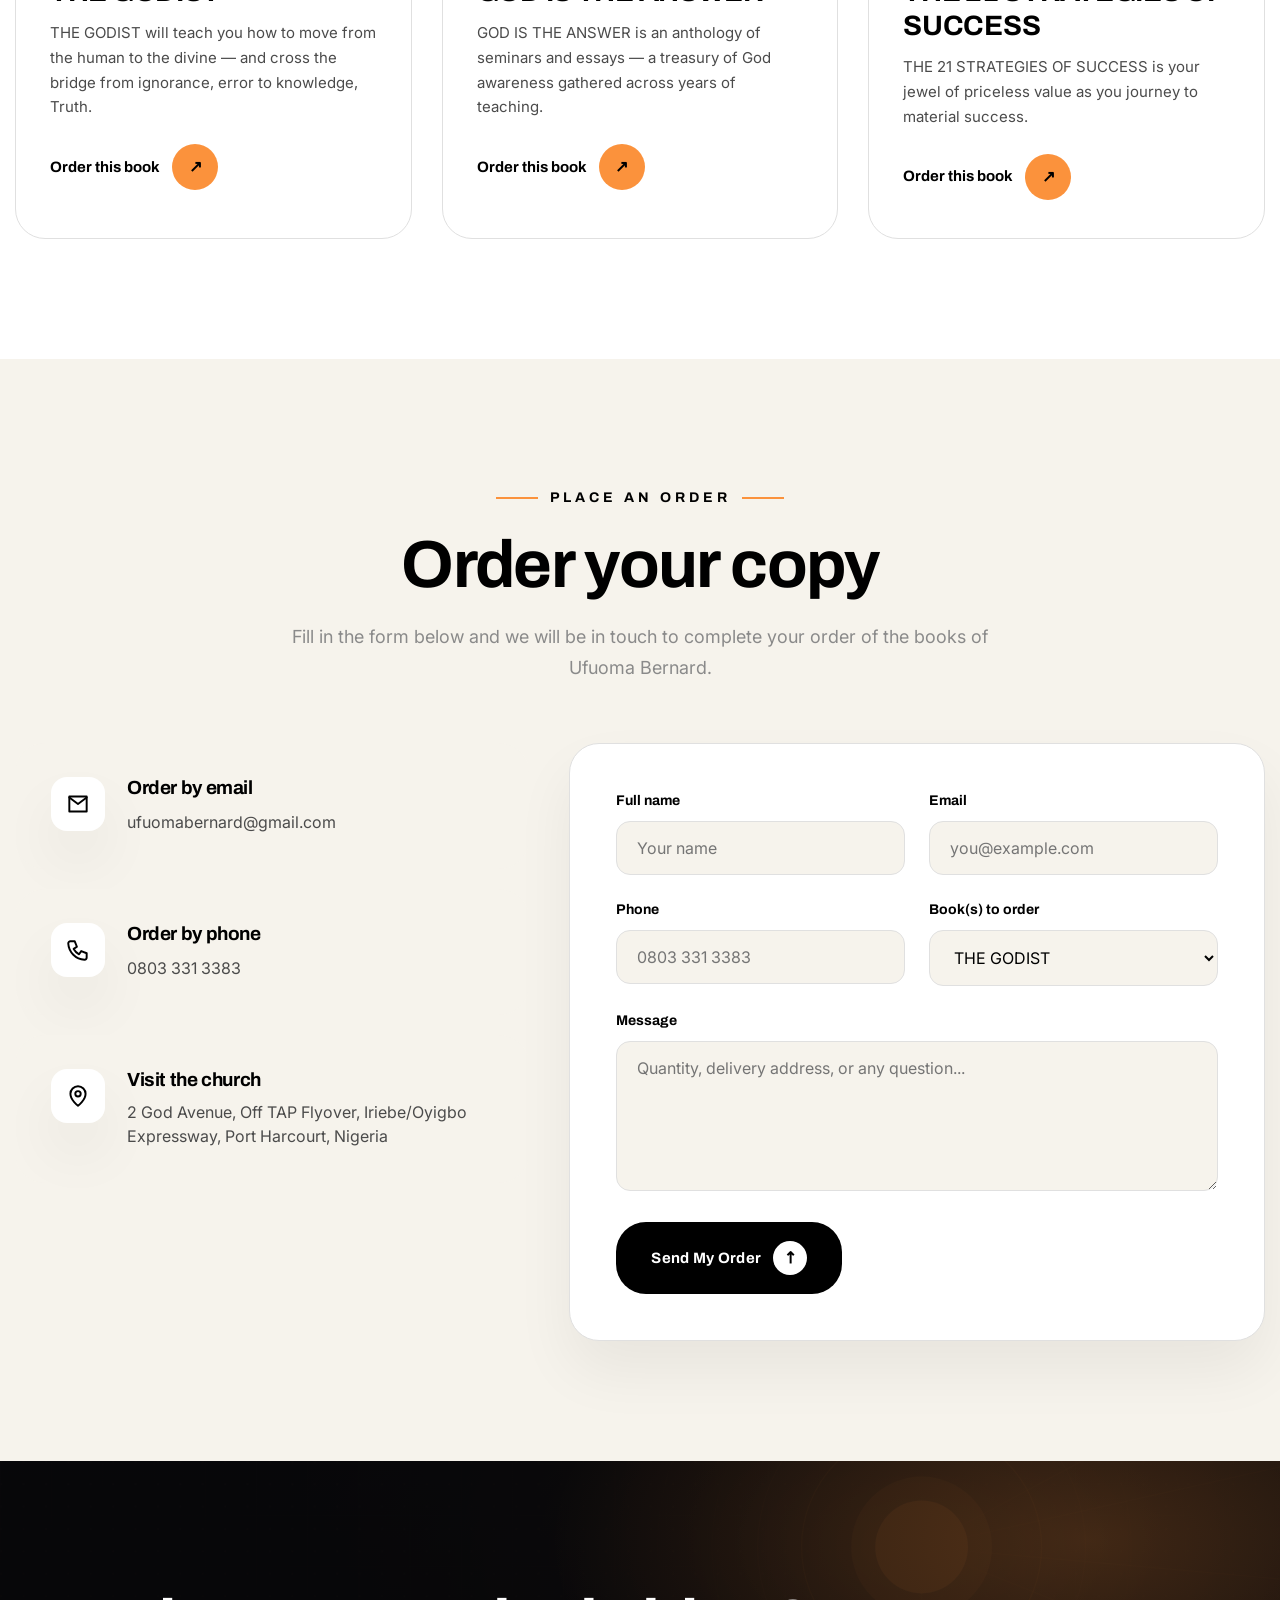
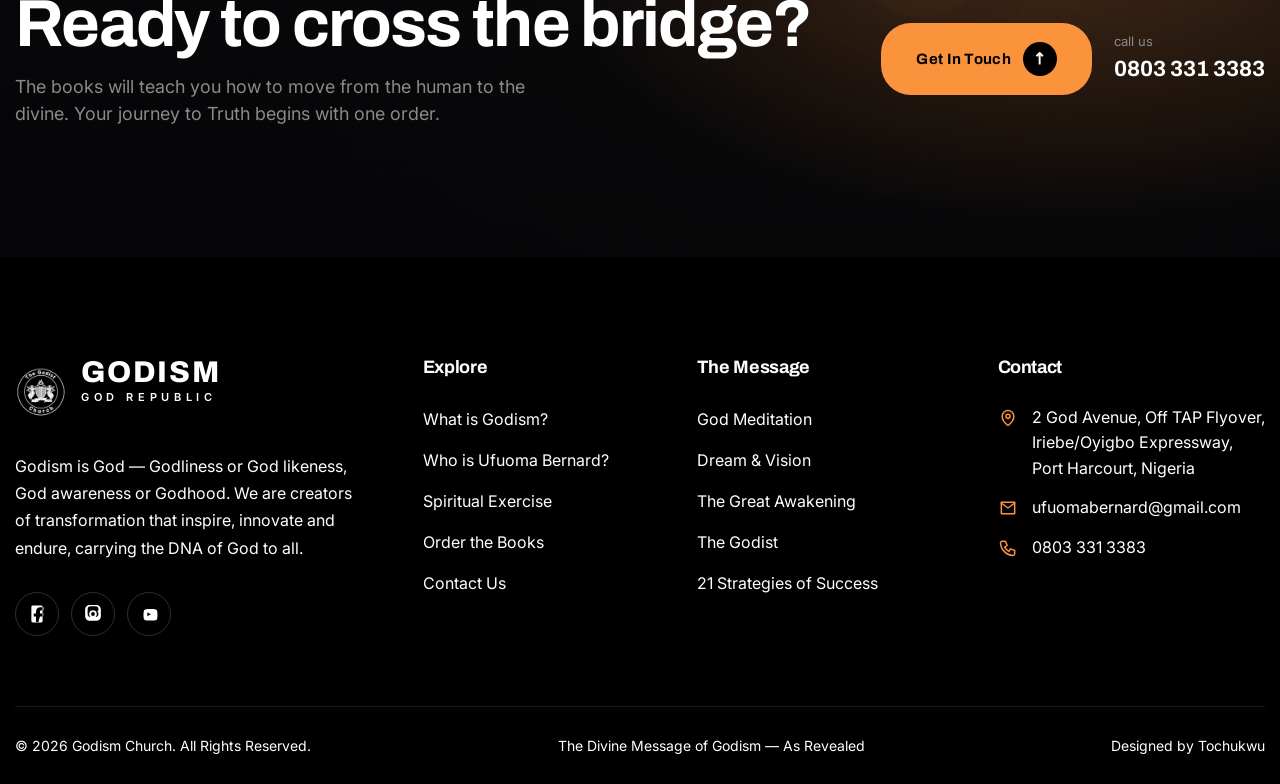
==== commit 717a581e: "Update branding: God Republic tagline, hero title, smart books" ====
--- a/books.html
+++ b/books.html
@@ -3,23 +3,23 @@
 <head>
   <meta charset="UTF-8">
   <meta name="viewport" content="width=device-width, initial-scale=1.0">
-  <title>Books of Ufuoma Bernard | Order the Sacred Books</title>
-  <meta name="description" content="Order the books of Ufuoma Bernard: THE GODIST, GOD IS THE ANSWER, and THE 21 STRATEGIES OF SUCCESS — the sacred books of the Divine Message of Godism.">
+  <title>Books of Ufuoma Bernard | Order the Smart Books</title>
+  <meta name="description" content="Order the books of Ufuoma Bernard: THE GODIST, GOD IS THE ANSWER, and THE 21 STRATEGIES OF SUCCESS — the smart books of the Divine Message of Godism.">
   <meta name="robots" content="index, follow">
   <link rel="canonical" href="https://godism.website/books.html">
 
   <!-- Open Graph -->
   <meta property="og:type" content="website">
   <meta property="og:site_name" content="Godism Church">
-  <meta property="og:title" content="Books of Ufuoma Bernard | Order the Sacred Books">
-  <meta property="og:description" content="Order the books of Ufuoma Bernard: THE GODIST, GOD IS THE ANSWER, and THE 21 STRATEGIES OF SUCCESS — the sacred books of the Divine Message of Godism.">
+  <meta property="og:title" content="Books of Ufuoma Bernard | Order the Smart Books">
+  <meta property="og:description" content="Order the books of Ufuoma Bernard: THE GODIST, GOD IS THE ANSWER, and THE 21 STRATEGIES OF SUCCESS — the smart books of the Divine Message of Godism.">
   <meta property="og:url" content="https://godism.website/books.html">
   <meta property="og:image" content="https://godism.website/assets/img/books/the-godist.jpg">
   <meta property="og:locale" content="en_US">
 
   <!-- Twitter Card -->
   <meta name="twitter:card" content="summary">
-  <meta name="twitter:title" content="Books of Ufuoma Bernard | Order the Sacred Books">
+  <meta name="twitter:title" content="Books of Ufuoma Bernard | Order the Smart Books">
   <meta name="twitter:description" content="Order the books of Ufuoma Bernard: THE GODIST, GOD IS THE ANSWER, and THE 21 STRATEGIES OF SUCCESS.">
   <meta name="twitter:image" content="https://godism.website/assets/img/books/the-godist.jpg">
 
@@ -108,7 +108,7 @@
         <img class="brand-img" src="assets/img/logo.png" alt="Godism Church emblem">
         <span class="brand-text">
           <span class="brand-name">GOD<span>ISM</span></span>
-          <span class="brand-tagline">Church</span>
+          <span class="brand-tagline">God Republic</span>
         </span>
       </a>
 
@@ -164,7 +164,7 @@
       <div class="container">
         <div class="section-head section-head--center reveal">
           <span class="section-eyebrow">The collection</span>
-          <h2 class="section-title">Three sacred books, one Divine Message</h2>
+          <h2 class="section-title">Three smart books, one Divine Message</h2>
           <p class="lead">Each book is a bridge — from the human to the divine, from ignorance and error to knowledge and Truth.</p>
         </div>
 
@@ -312,7 +312,7 @@
             <img class="brand-img" src="assets/img/logo.png" alt="Godism Church emblem">
             <span class="brand-text">
               <span class="brand-name">GOD<span>ISM</span></span>
-              <span class="brand-tagline">Church</span>
+              <span class="brand-tagline">God Republic</span>
             </span>
           </a>
           <p class="footer-about">Godism is God — Godliness or God likeness, God awareness or Godhood. We are creators of transformation that inspire, innovate and endure, carrying the DNA of God to all.</p>
--- a/assets/css/style.css
+++ b/assets/css/style.css
@@ -5,8 +5,8 @@
 
 /* ---------- Design tokens ---------- */
 :root {
-  --primary: #E4ED64;
-  --primary-hover: #CDD55A;
+  --primary: #FB923C;
+  --primary-hover: #F97316;
   --text: #4B4B4B;
   --text-light: #8A8A8A;
   --border: #E0E0E0;
@@ -357,7 +357,7 @@
   background-color: rgba(10, 10, 12, 0.92);
   -webkit-backdrop-filter: blur(14px);
   backdrop-filter: blur(14px);
-  border-bottom: 1px solid rgba(228, 237, 100, 0.18);
+  border-bottom: 1px solid rgba(251, 146, 60, 0.18);
   padding: 14px 0;
 }
 
@@ -457,8 +457,13 @@
 .header-actions .btn {
   padding: 11px 20px;
   font-size: 13px;
-  background-color: var(--white);
-  color: var(--accent);
+  background-color: var(--primary);
+  color: var(--white);
+}
+
+.header-actions .btn:hover {
+  background-color: var(--primary-hover);
+  color: var(--white);
 }
 
 /* Mobile nav toggle */
@@ -690,7 +695,7 @@
   position: absolute;
   inset: -14px;
   border-radius: 50%;
-  border: 1px solid rgba(228, 237, 100, 0.4);
+  border: 1px solid rgba(251, 146, 60, 0.4);
   animation: pulse 2.4s ease-out infinite;
 }
 
@@ -1293,7 +1298,7 @@
   content: "";
   position: absolute;
   inset: 0;
-  background: radial-gradient(70% 120% at 85% 20%, rgba(228, 237, 100, 0.22), transparent 60%), rgba(6, 6, 8, 0.88);
+  background: radial-gradient(70% 120% at 85% 20%, rgba(251, 146, 60, 0.22), transparent 60%), rgba(6, 6, 8, 0.88);
 }
 
 .cta .container {
@@ -1554,7 +1559,7 @@
   height: 18px;
   border-radius: 50%;
   background-color: var(--primary);
-  box-shadow: 0 0 0 8px rgba(228, 237, 100, 0.18);
+  box-shadow: 0 0 0 8px rgba(251, 146, 60, 0.18);
 }
 
 .timeline-item .tl-year {
@@ -1814,7 +1819,7 @@
 
 .form-control:focus {
   border-color: var(--primary);
-  box-shadow: 0 0 0 4px rgba(228, 237, 100, 0.3);
+  box-shadow: 0 0 0 4px rgba(251, 146, 60, 0.3);
 }
 
 textarea.form-control {
@@ -1860,7 +1865,7 @@
   justify-content: center;
   margin: 0 auto 14px;
   font-size: 26px;
-  box-shadow: 0 0 0 12px rgba(228, 237, 100, 0.18);
+  box-shadow: 0 0 0 12px rgba(251, 146, 60, 0.18);
   animation: pulse 2.4s ease-out infinite;
 }
 
@@ -1879,7 +1884,7 @@
    ============================================================ */
 .site-footer {
   background-color: var(--dark);
-  color: var(--text-light);
+  color: var(--white);
   padding: 100px 0 0;
 }
 
@@ -1946,7 +1951,7 @@
 }
 
 .footer-col ul a {
-  color: var(--text-light);
+  color: var(--white);
   font-size: 16px;
 }
 
@@ -1976,7 +1981,7 @@
 }
 
 .footer-contact a {
-  color: var(--text-light);
+  color: var(--white);
 }
 
 .footer-contact a:hover {
@@ -2063,7 +2068,9 @@
 
   .hero-media {
     width: 100%;
-    min-height: 360px;
+    min-height: clamp(300px, 46vh, 420px);
+    -webkit-mask-image: none;
+    mask-image: none;
   }
 
   .hero-media::after {
@@ -2163,23 +2170,51 @@
   }
 
   .hero-media {
-    min-height: 260px;
+    min-height: clamp(240px, 38vh, 300px);
   }
 
   .hero-content {
     padding: 40px 24px 80px;
   }
 
+  .hero-title {
+    font-size: clamp(40px, 11vw, 54px);
+  }
+
+  .hero-text {
+    font-size: 17px;
+    margin-bottom: 30px;
+  }
+
   .hero-counter {
     font-size: 44px;
   }
 
+  .hero-counter .suffix {
+    font-size: 30px;
+  }
+
   .hero-meta {
-    gap: 18px;
+    align-items: flex-start;
+    gap: 20px;
   }
 
   .hero-meta-divider {
     display: none;
+  }
+
+  .hero-meta-label {
+    font-size: 16px;
+  }
+
+  .btn-play-icon {
+    width: 78px;
+    height: 78px;
+  }
+
+  .btn-play-icon svg {
+    width: 20px;
+    height: 20px;
   }
 
   .pillars {
@@ -2278,46 +2313,6 @@
 
   .mobile-nav .mobile-nav-cta {
     margin-top: 30px;
-  }
-
-  .hero-media {
-    -webkit-mask-image: none;
-    mask-image: none;
-  }
-
-  .hero-title {
-    font-size: clamp(40px, 11vw, 54px);
-  }
-
-  .hero-text {
-    font-size: 17px;
-    margin-bottom: 30px;
-  }
-
-  .hero-meta {
-    gap: 20px;
-  }
-
-  .hero-counter {
-    font-size: 40px;
-  }
-
-  .hero-counter .suffix {
-    font-size: 28px;
-  }
-
-  .hero-meta-label {
-    font-size: 16px;
-  }
-
-  .btn-play-icon {
-    width: 78px;
-    height: 78px;
-  }
-
-  .btn-play-icon svg {
-    width: 20px;
-    height: 20px;
   }
 
   .btn {
@@ -2427,15 +2422,41 @@
 
 @media (max-width: 480px) {
   .hero-media {
-    min-height: 220px;
+    min-height: clamp(190px, 34vh, 240px);
   }
 
   .hero-title {
+    font-size: clamp(32px, 10.5vw, 38px);
+  }
+
+  .hero-content {
+    padding: 30px 22px 64px;
+  }
+
+  .hero-text {
+    margin-bottom: 26px;
+  }
+
+  .hero-counter {
     font-size: 38px;
   }
 
-  .hero-content {
-    padding: 34px 22px 64px;
+  .hero-counter .suffix {
+    font-size: 26px;
+  }
+
+  .hero-meta-label {
+    font-size: 15px;
+  }
+
+  .btn-play-icon {
+    width: 68px;
+    height: 68px;
+  }
+
+  .btn-play-icon svg {
+    width: 18px;
+    height: 18px;
   }
 
   .pillars {
@@ -2488,6 +2509,19 @@
 }
 
 @media (max-height: 640px) and (max-width: 767px) {
+  .hero-media {
+    min-height: 170px;
+  }
+
+  .hero-content {
+    padding-top: 24px;
+    padding-bottom: 46px;
+  }
+
+  .hero-meta {
+    margin-top: 16px;
+  }
+
   .mobile-nav {
     padding-top: 70px;
     padding-bottom: 40px;
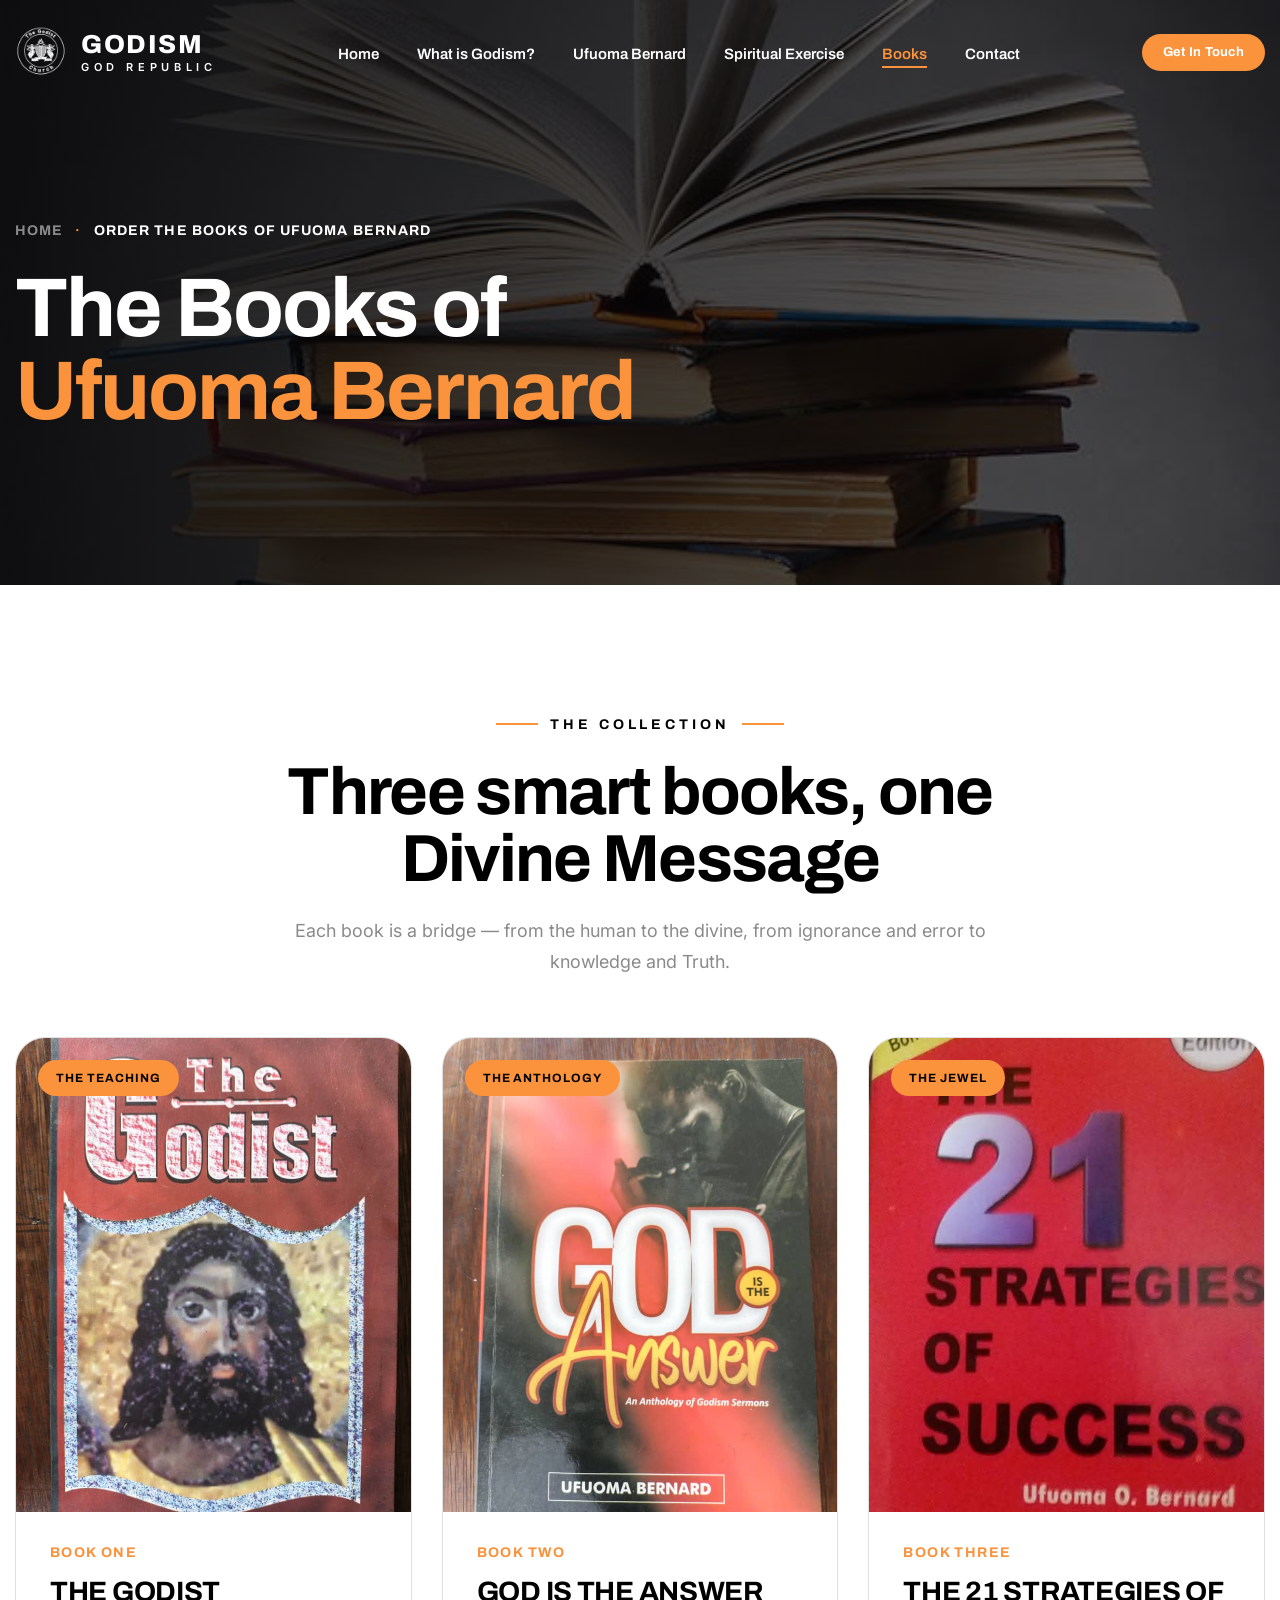
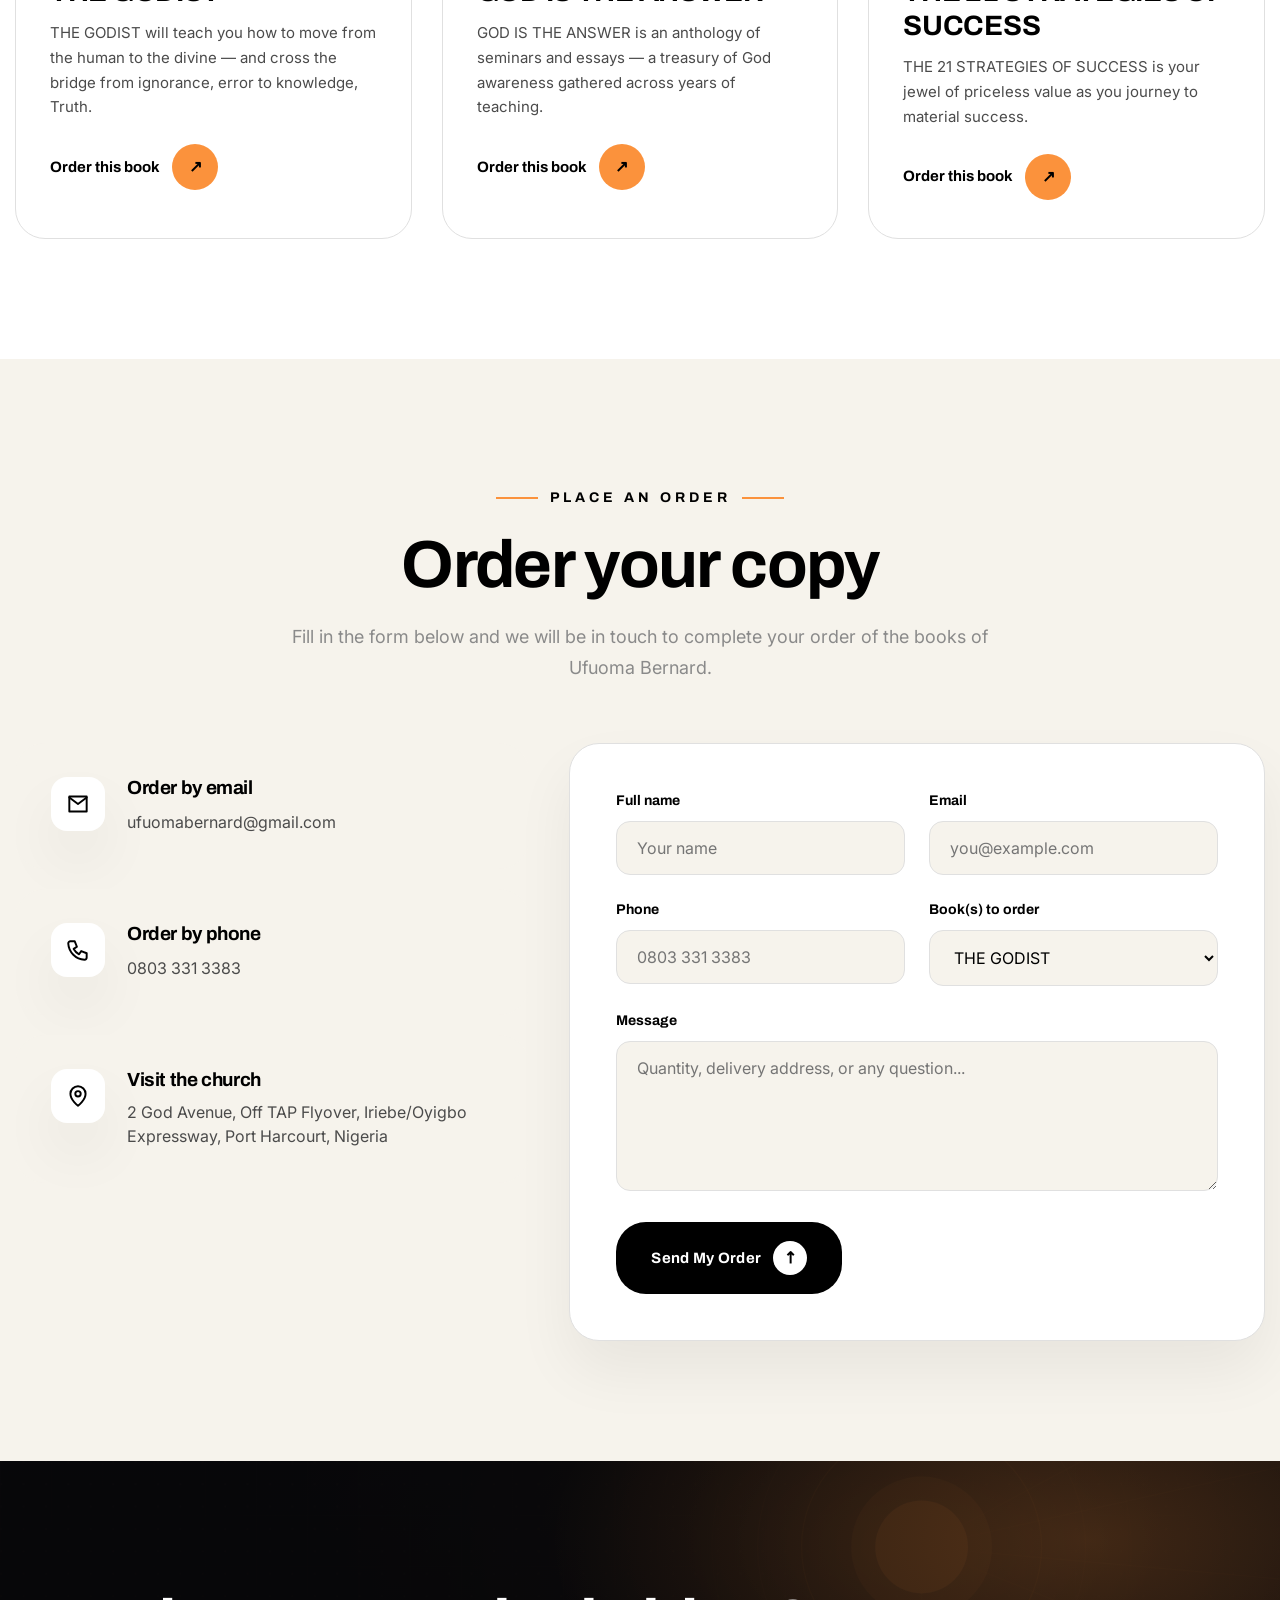
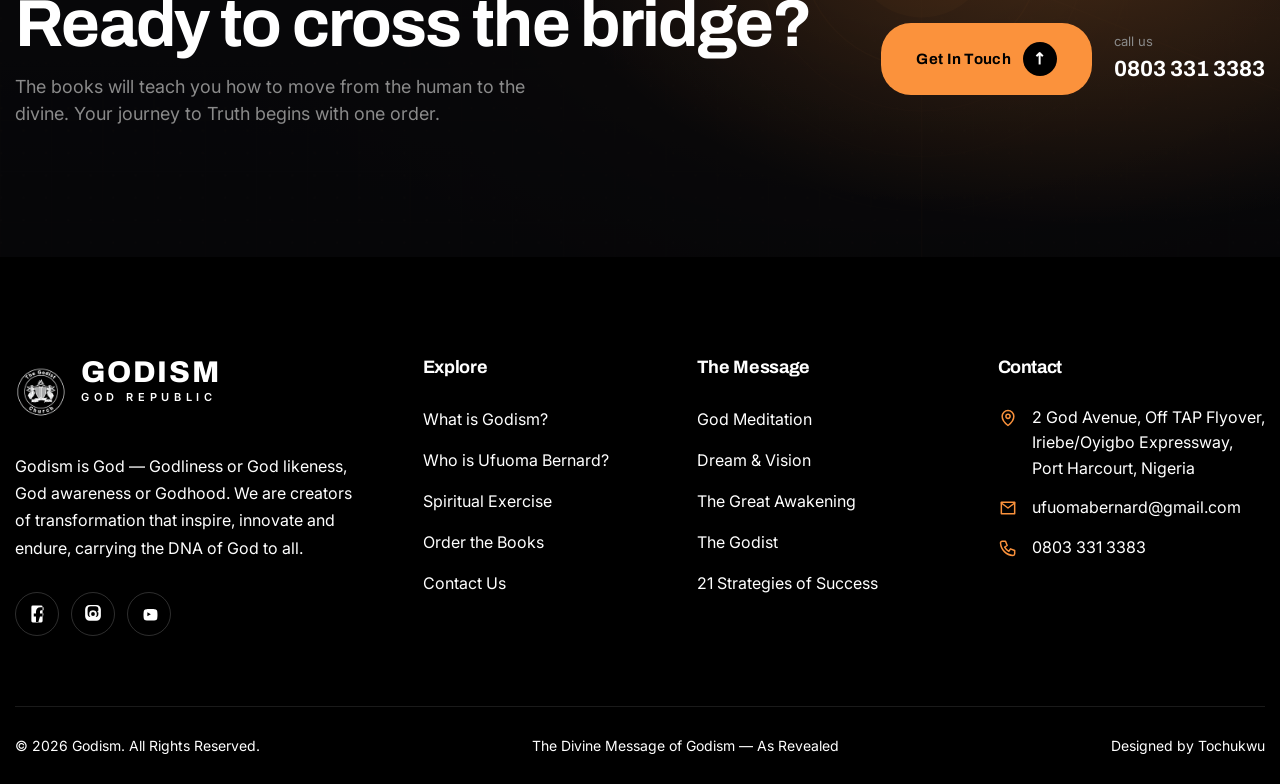
==== commit e18d1d59: "Rename site branding from Godism Church to Godism" ====
--- a/books.html
+++ b/books.html
@@ -10,7 +10,7 @@
 
   <!-- Open Graph -->
   <meta property="og:type" content="website">
-  <meta property="og:site_name" content="Godism Church">
+  <meta property="og:site_name" content="Godism">
   <meta property="og:title" content="Books of Ufuoma Bernard | Order the Smart Books">
   <meta property="og:description" content="Order the books of Ufuoma Bernard: THE GODIST, GOD IS THE ANSWER, and THE 21 STRATEGIES OF SUCCESS — the smart books of the Divine Message of Godism.">
   <meta property="og:url" content="https://godism.website/books.html">
@@ -33,7 +33,7 @@
       {
         "@type": "Church",
         "@id": "https://godism.website/#church",
-        "name": "Godism Church",
+        "name": "Godism",
         "alternateName": "The Godist Church",
         "description": "The Divine Message of GODISM As Revealed. Godism is God — Godliness or God likeness, God awareness or Godhood.",
         "url": "https://godism.website/",
@@ -105,7 +105,7 @@
   <header class="site-header">
     <div class="container header-inner">
       <a href="index.html" class="brand">
-        <img class="brand-img" src="assets/img/logo.png" alt="Godism Church emblem">
+        <img class="brand-img" src="assets/img/logo.png" alt="Godism emblem">
         <span class="brand-text">
           <span class="brand-name">GOD<span>ISM</span></span>
           <span class="brand-tagline">God Republic</span>
@@ -309,7 +309,7 @@
       <div class="footer-grid">
         <div class="footer-brand">
           <a href="index.html" class="brand">
-            <img class="brand-img" src="assets/img/logo.png" alt="Godism Church emblem">
+            <img class="brand-img" src="assets/img/logo.png" alt="Godism emblem">
             <span class="brand-text">
               <span class="brand-name">GOD<span>ISM</span></span>
               <span class="brand-tagline">God Republic</span>
@@ -365,7 +365,7 @@
       </div>
 
       <div class="footer-bottom">
-        <span>&copy; <span class="js-year"></span> <a href="index.html">Godism Church</a>. All Rights Reserved.</span>
+        <span>&copy; <span class="js-year"></span> <a href="index.html">Godism</a>. All Rights Reserved.</span>
         <span>The Divine Message of Godism — As Revealed</span>
         <span>Designed by <a href="https://mesigo.site" target="_blank" rel="noopener">Tochukwu</a></span>
       </div>
--- a/assets/css/style.css
+++ b/assets/css/style.css
@@ -600,6 +600,11 @@
   color: var(--primary);
 }
 
+.rotating-word {
+  display: inline-block;
+  transition: opacity 0.3s ease;
+}
+
 .hero-text {
   font-size: 19px;
   line-height: 1.7;
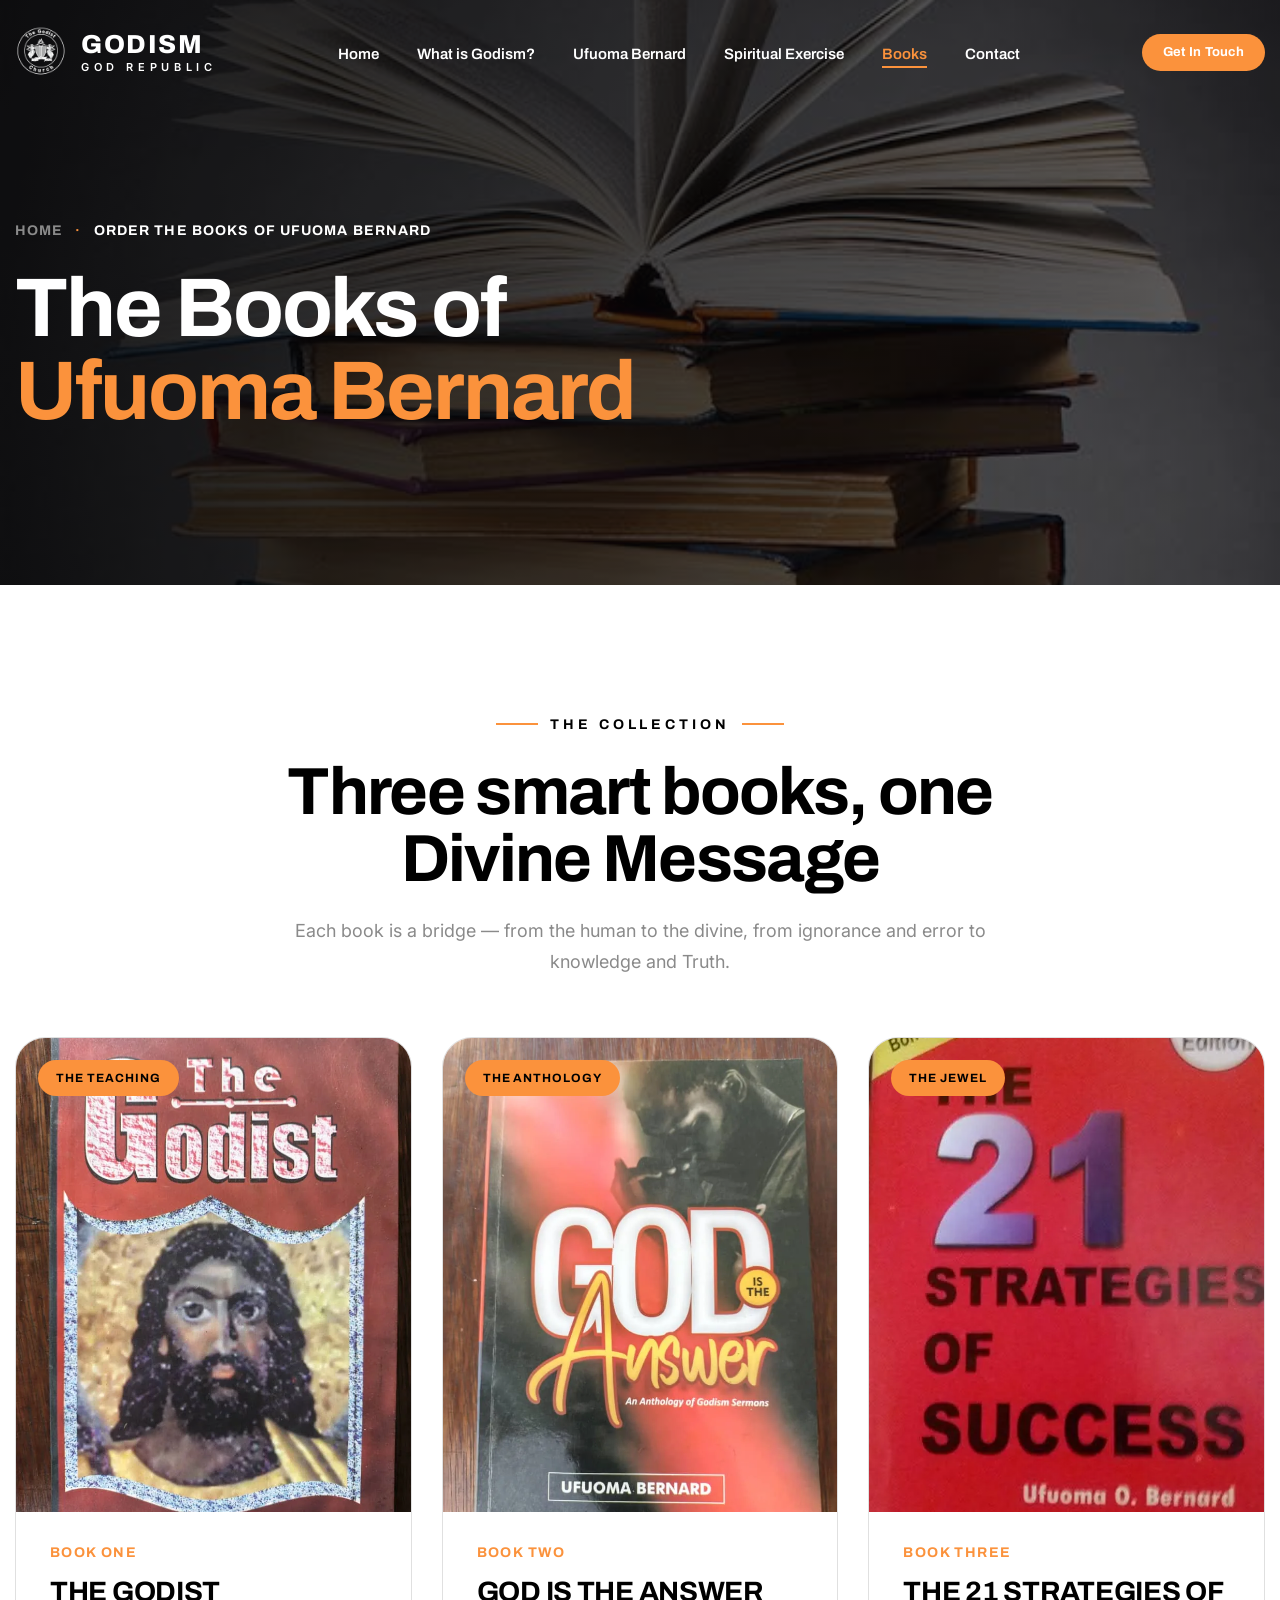
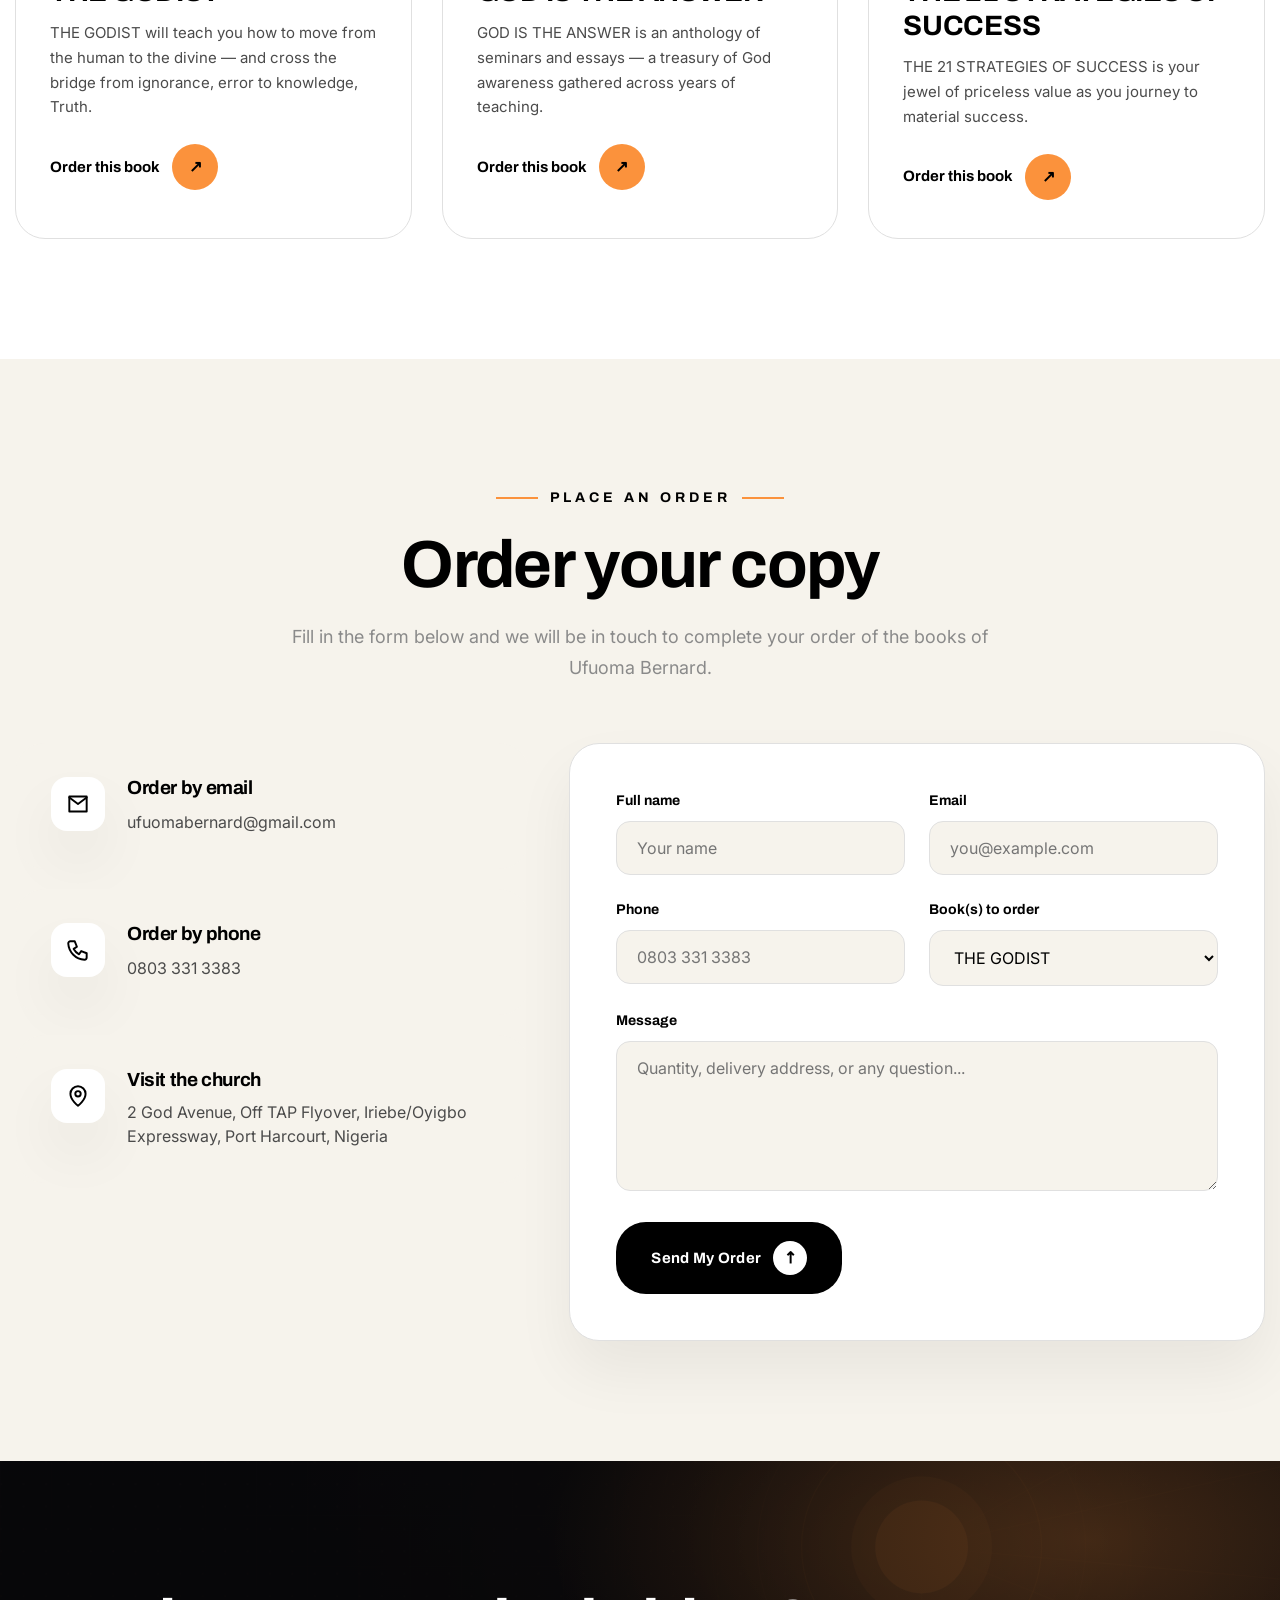
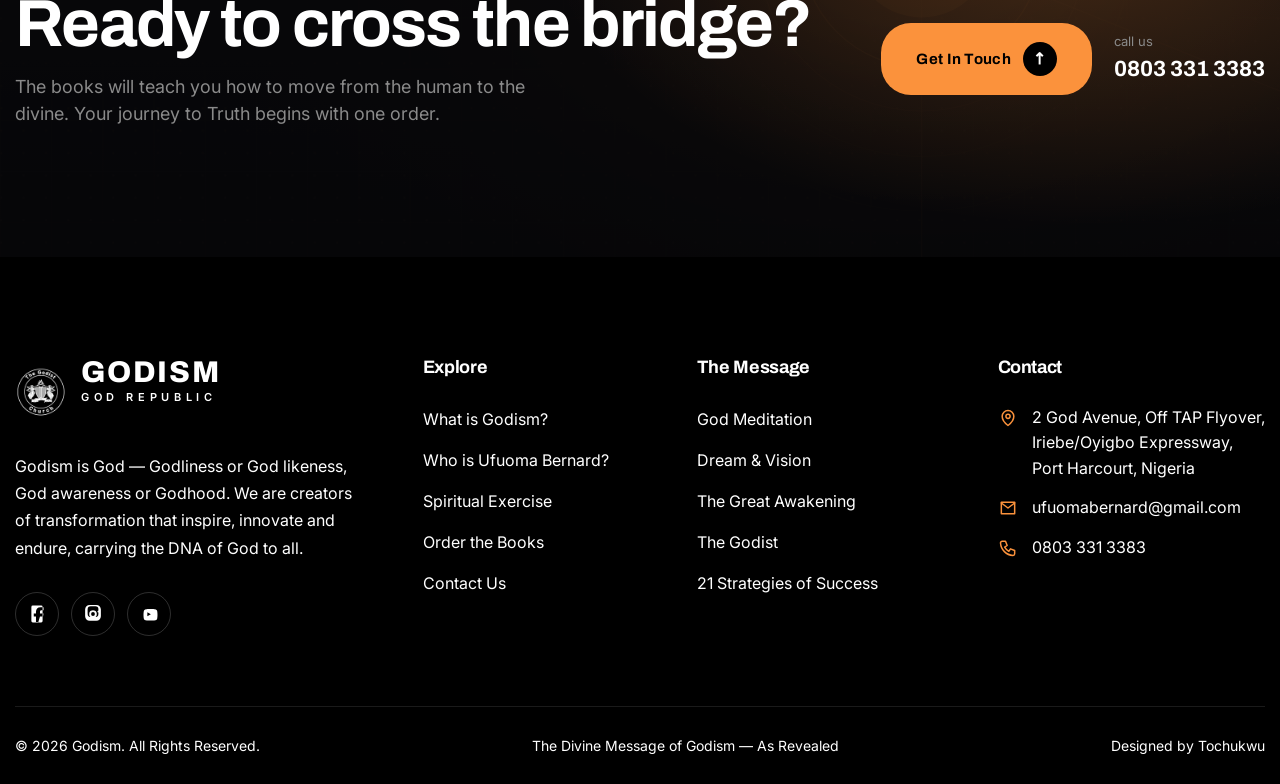
==== commit b68bffd5: "Add SEO improvements, WebP images, and two-column path section" ====
--- a/books.html
+++ b/books.html
@@ -14,17 +14,18 @@
   <meta property="og:title" content="Books of Ufuoma Bernard | Order the Smart Books">
   <meta property="og:description" content="Order the books of Ufuoma Bernard: THE GODIST, GOD IS THE ANSWER, and THE 21 STRATEGIES OF SUCCESS — the smart books of the Divine Message of Godism.">
   <meta property="og:url" content="https://godism.website/books.html">
-  <meta property="og:image" content="https://godism.website/assets/img/books/the-godist.jpg">
+  <meta property="og:image" content="https://godism.website/assets/img/books/the-godist.webp">
   <meta property="og:locale" content="en_US">
 
   <!-- Twitter Card -->
-  <meta name="twitter:card" content="summary">
+  <meta name="twitter:card" content="summary_large_image">
   <meta name="twitter:title" content="Books of Ufuoma Bernard | Order the Smart Books">
   <meta name="twitter:description" content="Order the books of Ufuoma Bernard: THE GODIST, GOD IS THE ANSWER, and THE 21 STRATEGIES OF SUCCESS.">
-  <meta name="twitter:image" content="https://godism.website/assets/img/books/the-godist.jpg">
+  <meta name="twitter:image" content="https://godism.website/assets/img/books/the-godist.webp">
 
   <meta name="theme-color" content="#0e0e10">
-  <link rel="icon" type="image/png" href="assets/img/logo.png">
+  <link rel="icon" type="image/png" href="assets/img/favicon.png">
+  <link rel="apple-touch-icon" href="assets/img/logo.webp">
 
   <script type="application/ld+json">
   {
@@ -38,7 +39,7 @@
         "description": "The Divine Message of GODISM As Revealed. Godism is God — Godliness or God likeness, God awareness or Godhood.",
         "url": "https://godism.website/",
         "logo": "https://godism.website/assets/img/logo.png",
-        "image": "https://godism.website/hero.png",
+        "image": "https://godism.website/hero.webp",
         "founder": {
           "@type": "Person",
           "name": "Ufuoma Bernard"
@@ -105,7 +106,7 @@
   <header class="site-header">
     <div class="container header-inner">
       <a href="index.html" class="brand">
-        <img class="brand-img" src="assets/img/logo.png" alt="Godism emblem">
+        <img class="brand-img" src="assets/img/logo.webp" width="128" height="128" alt="Godism emblem">
         <span class="brand-text">
           <span class="brand-name">GOD<span>ISM</span></span>
           <span class="brand-tagline">God Republic</span>
@@ -172,7 +173,7 @@
           <article class="book-card reveal">
             <div class="book-cover">
               <span class="book-status">The Teaching</span>
-              <img src="assets/img/books/the-godist.jpg" alt="THE GODIST by Ufuoma Bernard">
+              <img src="assets/img/books/the-godist.webp" width="300" height="450" loading="lazy" alt="THE GODIST by Ufuoma Bernard">
             </div>
             <div class="book-body">
               <span class="book-price">Book One</span>
@@ -185,7 +186,7 @@
           <article class="book-card reveal reveal-delay-1">
             <div class="book-cover">
               <span class="book-status">The Anthology</span>
-              <img src="assets/img/books/god-is-the-answer.jpg" alt="GOD IS THE ANSWER by Ufuoma Bernard">
+              <img src="assets/img/books/god-is-the-answer.webp" width="300" height="450" loading="lazy" alt="GOD IS THE ANSWER by Ufuoma Bernard">
             </div>
             <div class="book-body">
               <span class="book-price">Book Two</span>
@@ -198,7 +199,7 @@
           <article class="book-card reveal reveal-delay-2">
             <div class="book-cover">
               <span class="book-status">The Jewel</span>
-              <img src="assets/img/books/21-strategies.jpg" alt="THE 21 STRATEGIES OF SUCCESS by Ufuoma Bernard">
+              <img src="assets/img/books/21-strategies.webp" width="300" height="450" loading="lazy" alt="THE 21 STRATEGIES OF SUCCESS by Ufuoma Bernard">
             </div>
             <div class="book-body">
               <span class="book-price">Book Three</span>
@@ -309,7 +310,7 @@
       <div class="footer-grid">
         <div class="footer-brand">
           <a href="index.html" class="brand">
-            <img class="brand-img" src="assets/img/logo.png" alt="Godism emblem">
+            <img class="brand-img" src="assets/img/logo.webp" width="128" height="128" alt="Godism emblem">
             <span class="brand-text">
               <span class="brand-name">GOD<span>ISM</span></span>
               <span class="brand-tagline">God Republic</span>
--- a/assets/css/style.css
+++ b/assets/css/style.css
@@ -899,6 +899,35 @@
   background-repeat: no-repeat;
 }
 
+.path-grid {
+  display: grid;
+  grid-template-columns: 1fr 1.5fr;
+  gap: clamp(30px, 4vw, 60px);
+  align-items: stretch;
+}
+
+.path-media {
+  border-radius: var(--radius);
+  overflow: hidden;
+}
+
+.path-media img {
+  width: 100%;
+  height: 100%;
+  min-height: 540px;
+  object-fit: cover;
+}
+
+.path-content {
+  display: flex;
+  flex-direction: column;
+  justify-content: center;
+}
+
+.path-content .pillars {
+  grid-template-columns: repeat(2, 1fr);
+}
+
 .pillar:hover {
   background-color: var(--primary);
   animation: none;
@@ -2117,6 +2146,14 @@
     order: 0;
   }
 
+  .path-grid {
+    grid-template-columns: 1fr;
+  }
+
+  .path-media img {
+    min-height: clamp(360px, 60vh, 520px);
+  }
+
   .contact-grid {
     grid-template-columns: 1fr;
   }
@@ -2468,6 +2505,14 @@
     grid-template-columns: 1fr;
   }
 
+  .path-content .pillars {
+    grid-template-columns: 1fr;
+  }
+
+  .path-media img {
+    min-height: 320px;
+  }
+
   .stats-grid {
     grid-template-columns: 1fr 1fr;
   }
